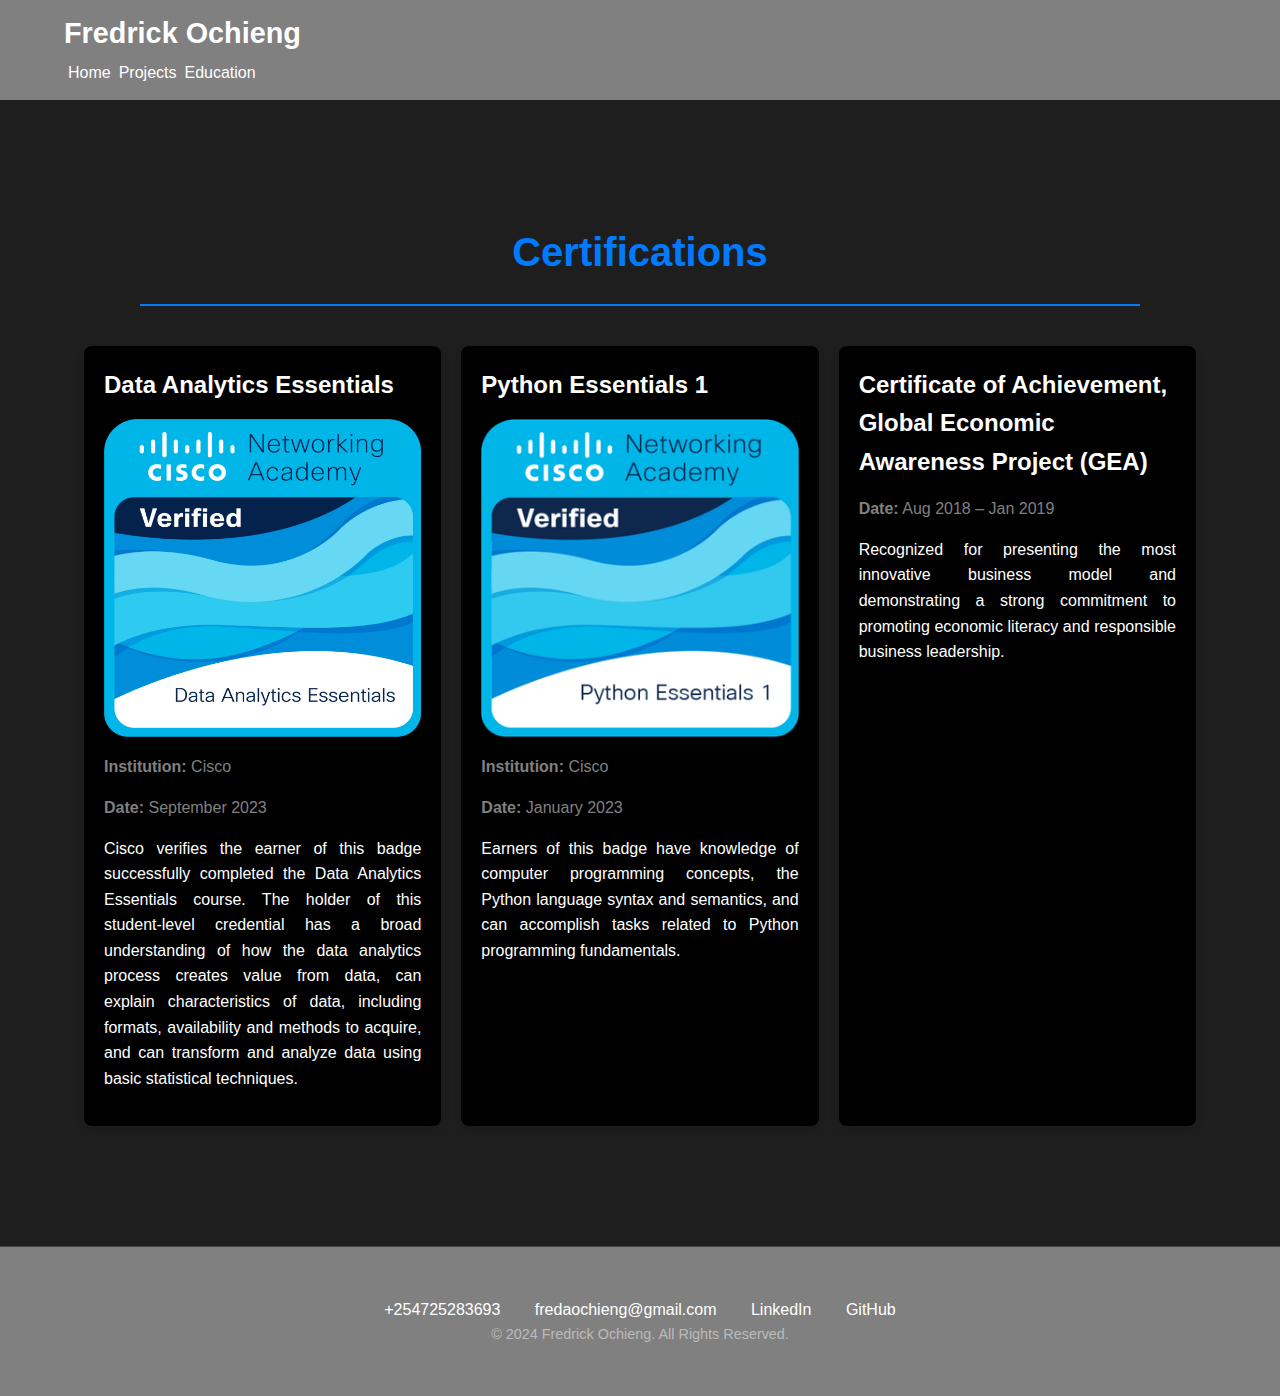
==== certifications.html @ 9142b967 "f" ====
<!DOCTYPE html>
<html lang="en">
<head>
    <meta charset="UTF-8">
    <meta name="viewport" content="width=device-width, initial-scale=1.0">
    <title>Fredrick Ochieng - Certifications</title>
    <link rel="stylesheet" href="styles.css">
</head>
<body>
    <header>
        <nav>
            <div class="container">
                <h1>Fredrick Ochieng</h1>
                <ul>
                    <li><a href="index.html">Home</a></li>
                    <li><a href="projects.html">Projects</a></li>
                    <li><a href="education.html">Education</a></li>
                </ul>
            </div>
        </nav>
    </header>

    <section id="certifications">
        <div class="container">
            <h2>Certifications</h2>
            <div class="projects-grid"> <!-- Reuse grid layout from projects -->
                <div class="project">
                    <h3>Data Analytics Essentials</h3>
                    <img src="images/Certification1.png" style="height: auto;" alt="Data Analytics Essentials" class="project-image">
                    <p style="color: grey;"><strong>Institution:</strong> Cisco</p>
                    <p style="color: grey;"><strong>Date:</strong> September 2023</p>
                    <p style="text-align: justify;">Cisco verifies the earner of this badge successfully completed
                        the Data Analytics Essentials course. The holder of this student-level 
                        credential has a broad understanding of how the data analytics process creates
                        value from data, can explain characteristics of data, including formats, 
                        availability and methods to acquire, and can transform and analyze data
                        using basic statistical techniques.</p>
                </div>

                <div class="project">
                    <h3>Python Essentials 1</h3>
                    <img src="images/Certifications2.png" style="height: auto;" alt="Python Essentials 1" class="project-image">
                    <p style="color: grey;"><strong>Institution:</strong> Cisco</p>
                    <p style="color: grey;"><strong>Date:</strong> January 2023</p>
                    <p style="text-align: justify;">Earners of this badge have knowledge of computer programming concepts, 
                        the Python language syntax and semantics, and can accomplish tasks related 
                        to Python programming fundamentals.</p>
                </div>

                <div class="project">
                    <h3>Certificate of Achievement, Global Economic Awareness Project (GEA)</h3>
                    <p style="color: grey;"><strong>Date:</strong> Aug 2018 – Jan 2019 </p>
                    <p style="text-align: justify;">Recognized for presenting the most innovative business model and demonstrating a strong commitment 
                        to promoting economic literacy and responsible business leadership.</p>
                </div>
            </div>
        </div>
    </section>

    <footer>
        <div class="container">
            <div class="footer-links">
                <a href="tel:+254725283693"><i class="fas fa-phone-alt"></i> +254725283693</a>
                <a href="mailto:fredaochieng@gmail.com"><i class="fas fa-envelope"></i> fredaochieng@gmail.com</a>
                <a href="https://www.linkedin.com/in/fredrickochieng1/?originalSubdomain=ke"><i class="fab fa-linkedin"></i> LinkedIn</a>
                <a href="https://github.com/fred0chieng" target="_blank"><i class="fab fa-github"></i> GitHub</a>
            </div>
            <p>&copy; 2024 Fredrick Ochieng. All Rights Reserved.</p>
        </div>
    </footer>
</body>
</html>
---- styles.css ----
/* General Reset */
* {
  margin: 0;
  padding: 0;
  box-sizing: border-box;
  font-family: 'Arial', sans-serif;
}

body {
  line-height: 1.6;
  font-size: 16px;
  background-color: #444; /* Black background */
  color: #fff; /* Light text color for contrast */
  padding-top: 80px; /* Account for fixed header */
  font-family: 'Roboto', sans-serif;
}

.container {
  width: 90%;
  max-width: 1200px;
  margin: 0 auto;
  padding: 20px 0;
}

/* Base styles */
.container {
  display: flex;
  flex-direction: column;
  padding: 20px;
}

/* Mobile styles */
@media (max-width: 768px) {
  .container {
      flex-direction: column; /* Stack elements vertically */
      padding: 10px; /* Adjust padding */
  }

  .project-card {
      width: 100%; /* Full width on mobile */
      margin: 10px 0; /* Add spacing between cards */
  }

  .header {
      text-align: center; /* Center align header */
  }

  /* Additional styles as needed */
}



/* Header */
header {
  position: fixed;
  align-items: center;
  top: 0;
  width: 100%;
  justify-content: space-between;
  background-color:grey; /* or your preferred background color */
  z-index: 1000; /* To ensure it stays above other content */
  transition: background-color 0.3s;
}

.home-page header {
  background-color: transparent;
}

.scrolled header {
  background-color: grey; /* or another color */
}

html {
  scroll-behavior: smooth;
}

header .container {
  display: flex;
  flex-direction: column; /* Stack items vertically */
  align-items: flex-start; /* Align items to the left */
  padding: 10px 0;
}

header h1 {
  margin: 0;
  font-size: 1.8rem;
  color: white; /* Adjust header color for visibility */
}

header nav ul {
  list-style: none;
  padding: 0; /* Remove default padding */
  margin: 0; /* Remove default margin */
  display: flex; /* Use flex to allow items to flow vertically */
  flex-direction:row; /* Stack links vertically */
  gap: 0px; /* Space between links */
}

header nav ul li {
  width: 80%; /* Make list items take full width */
}

header nav ul li a {
  color: #fff;
  text-decoration: none;
  padding: 4px; /* Increased padding for better click area */
  width: 80%; /* Make links take full width */
  display: block; /* Make the link fill the list item */
  transition: background-color 0.3s, color 0.3s;
}

header nav ul li a:hover {
  background-color: #007bff; /* Highlight color */
  border-radius: 5px;
  color: #fff;
}

/* Section Titles */
h2 {
  text-align: center;
  color: #fff;
  margin-bottom: 20px;
  border-bottom: 2px solid #007bff;
  display: inline-block;
  padding-bottom: 10px;
}

/* About Section */
#about {
  background-color: #111; /* Darker section background */
  padding: 60px 0;
  text-align: center;
  border-bottom: 1px solid #444;
}

.profile {
  display: flex;
  flex-direction: column;
  align-items: center;
  gap: 0px;
}

.profile-pic {
  width: 150px;
  height: 150px;
  border-radius: 50%;
  object-fit: cover;
  box-shadow: 0 4px 15px rgba(0, 0, 0, 0.5); /* Stronger shadow for contrast */
}

.profile-info {
  max-width: 600px;
  text-align: center;
  color: #ddd; /* Slightly lighter text */
}

.profile-info h2 {
  font-size: 2.2rem;
  margin-bottom: 10px;
  color: #fff; /* White color for name */
}

.profile-info p {
  margin-bottom: 20px;
}

/* Button Styling */
.btn {
  display: inline-block;
  background-color: #007bff; /* Primary button color */
  color: #fff;
  padding: 10px 20px;
  text-decoration: none;
  border-radius: 5px;
  transition: background-color 0.3s;
}

.btn:hover {
  background-color: #0056b3; /* Darker button hover */
}



        /* Projects Section */
        #projects {
            padding: 100px 0;
            background-color: #1e1e1e;
        }

        #projects h2 {
            text-align: center;
            font-size: 2.5rem;
            margin-bottom: 40px;
        }

        .container {
            width: 90%;
            margin: 0 auto;
        }

        .projects-grid {
            display: grid;
            grid-template-columns: repeat(auto-fit, minmax(300px, 1fr));
            gap: 20px;
        }

        /* Project Card Styling */
        .project {
            background-color:#000;
            border-radius: 8px;
            padding: 20px;
            box-shadow: 0 4px 10px rgba(0, 0, 0, 0.1);
            transition: transform 0.3s ease, box-shadow 0.3s ease;
        }

        .project:hover {
            transform: scale(1.05);
            box-shadow: 0 4px 20px rgba(0, 0, 0, 0.2);
        }

        .project h3 {
            font-size: 1.5rem;
            margin-bottom: 15px;
        }

        .project img {
          width: 100%;
          height: 200px;
          object-fit: cover;
          border-radius: 5px 5px 0 0;
          margin-bottom: 10px;
      }
      
        .project p {
            margin-bottom: 15px;
        }

       .project a.btn {
    display: inline-block; /* Ensures it's treated as a button */
    margin-top: 10px;
    border-radius: 3px;
    border: none;
    padding: 10px 20px;
    background-color: #007bff;
    color: #fff;
    text-align: center;
    text-decoration: none;
    transition: background-color 0.3s ease;
    align-self: center; /* Center button inside the card */
}

.project a.btn:hover {
    background-color: #0056b3;
}

      .container h2 {
        max-width: 1200px;
        margin: 0 auto;
        font-size: 2.5rem; /* Larger font size for heading */
        color:white;
        margin-bottom: 20px;
        border-bottom: 2px solid #007bff;
        display: inline-block;
        padding: 20px 0;
        width: 90%; /* Ensure it's centered with respect to the page */
    }
    .project-container {
      display: grid;
      grid-template-columns: repeat(auto-fill, minmax(250px, 1fr));
      gap: 15px; /* Space between cards */
  }
  
  @media (max-width: 600px) {
      .project-container {
          grid-template-columns: 1fr; /* Single column on mobile */
      }
  }

        /* Button Styling */
        .btn {
            background-color: #007bff;
            color: #fff;
            text-decoration: none;
            padding: 10px 15px;
            border-radius: 5px;
            text-align: center;
            transition: background-color 0.3s ease;
        }

        .btn:hover {
            background-color: #0056b3;
        }
/* Experience Section */
#experience {
  padding: 100px 0;
  background-color: #1e1e1e;
}

#experience h2 {
  text-align: center;
  font-size: 2.5rem;
  margin-bottom: 40px;
  color: #007bff;
  border-bottom: 2px solid #007bff;
  display: inline-block;
  padding: 20px 0;
}

.experience-grid {
  display: grid;
  grid-template-columns: 1fr; /* Adjust to your desired layout */
  gap: 20px; /* Space between items */
}

.experience-card {
  background-color: #000;
  border-radius: 8px;
  padding: 20px;
  box-shadow: 0 4px 10px rgba(0, 0, 0, 0.1);
  transition: transform 0.3s ease, box-shadow 0.3s ease;
}

.experience-card:hover {
  transform: scale(1.05);
  box-shadow: 0 4px 20px rgba(0, 0, 0, 0.2);
}

.experience-card h3 {
  font-size: 1.5rem;
  margin-bottom: 15px;
  color: #fff;
}

.experience-card p,
.experience-card ul {
  margin-bottom: 15px;
  color: #ddd;
}

.experience-card ul {
  list-style-type: disc;
  padding-left: 20px;
}

        /* Footer */
        footer {
            background-color: #333;
            color: #fff;
            padding: 20px 0;
            text-align: center;
        }

        .footer-links a {
            color: #fff;
            text-decoration: none;
            margin: 0 15px;
        }

        .footer-links a:hover {
            text-decoration: underline;
        }

        #hire-me {
          background-color: inherit; /* Optional: Set a background color */
          padding: 40px 20px; /* Add padding */
          text-align: center; /* Center-align text */
      }
      
      #hire-me h2 {
          font-size: 28px; /* Adjust font size */
          color: #fff; /* Set text color */
          margin-bottom: 10px; /* Add margin below heading */
      }
      
      #hire-me p {
          font-size: 16px; /* Set font size for paragraph */
          color: #ccc; /* Set paragraph text color */
          margin-bottom: 20px; /* Add margin below paragraph */
      }
      
      #hire-me .btn {
        
        display: inline-block; /* Ensures it's treated as a button */
        margin-top: 10px;
        border-radius: 5px;
        border: none;
        padding: 10px 20px;
        background-color: #007bff;
        color: #fff;
        text-align: center;
        text-decoration: none;
        transition: background-color 0.3s ease;
        align-self: center; /* Center button inside the card */
      }
    
      
      #hire-me .btn:hover {
          background-color: #0056b3; /* Darken button on hover */
      }
      

        

/* Contact Section */
#contact {
  background-color: #111;
  padding: 60px 0;
  color: #ddd;
  text-align: center;
}

#contact form {
  max-width: 600px;
  margin: 0 auto;
  display: flex;
  flex-direction: column;
  gap: 15px;
}

#contact input,
#contact textarea {
  width: 100%;
  padding: 12px;
  border-radius: 5px;
  border: 1px solid #555;
  background-color: #222;
  color: #fff;
}

#contact button {
  padding: 12px;
  background-color: #007bff;
  color: #fff;
  border: none;
  cursor: pointer;
  border-radius: 5px;
  transition: background-color 0.3s;
}

#contact button:hover {
  background-color: #0056b3;
}

/* Certifications Section */
#certifications {
  padding: 100px 0;
  background-color: #1e1e1e;
}

#certifications h2 {
  text-align: center;
  font-size: 2.5rem;
  margin-bottom: 40px;
  color: #007bff;
  border-bottom: 2px solid #007bff;
  display: inline-block;
  padding: 20px 0;
}

.certifications-grid {
  display: grid;
  grid-template-columns: repeat(auto-fit, minmax(300px, 1fr));
  gap: 20px;
}

.certification {
  background-color: #000;
  border-radius: 8px;
  padding: 20px;
  box-shadow: 0 4px 10px rgba(0, 0, 0, 0.1);
  transition: transform 0.3s ease, box-shadow 0.3s ease;
}

.certification:hover {
  transform: scale(1.05);
  box-shadow: 0 4px 20px rgba(0, 0, 0, 0.2);
}

.certification h3 {
  font-size: 1.5rem;
  margin-bottom: 15px;
  color: #fff;
}

.certification img {
  width: 100%;
  height: 200px;
  object-fit: cover;
  border-radius: 5px 5px 0 0;
  margin-bottom: 10px;
}

.certification p {
  font-size: 16px;
  color: #ccc;
  margin-bottom: 15px;
}

.footer-links a {
  color: #007bff;
  text-decoration: none;
  margin-right: 15px;
}


/* Consistent Button Styling */
.btn {
  background-color: #007bff;
  color: #fff;
  padding: 10px 20px;
  text-decoration: none;
  border-radius: 5px;
  transition: background-color 0.3s;
}

.btn:hover {
  background-color: #0056b3;
}
/* Education Section Styling */
#education {
  background-color: #121212;
  padding: 40px 20px;
  border-radius: 8px;
  margin-bottom: 20px;
  text-align: center;
}

#education h2 {
  color: #007bff;
  margin-bottom: 30px;
  font-size: 2.5rem; /* Larger font size */
  font-weight: bold; /* Bold font */
  border-bottom: 2px solid #007bff;
  display: inline-block;
  padding-bottom: 10px;
}

.education {
  background-color: #000;
  padding: 20px;
  border-radius: 8px;
  margin-bottom: 20px;
  box-shadow: 0 4px 8px rgba(0, 0, 0, 0.3);
  transition: transform 0.3s ease;
}

.education:hover {
  transform: translateY(-5px); /* Lift on hover for interactivity */
}

.education h3 {
  font-size: 1.8rem; /* Larger font size for subheading */
  color: #fff;
  margin-bottom: 10px;
  font-weight: bold; /* Make it bold */
  text-transform: inherit; /* Capitalize for emphasis */
}

.education p {
  font-size: 16px;
  color: #ccc;
  line-height: 1.6;
}
/* Modal Styles */
.modal {
  display: none; /* Hidden by default */
  position: fixed; /* Stay in place */
  z-index: 1; /* Sit on top */
  left: 0;
  top: 0;
  width: 100%; /* Full width */
  height: 100%; /* Full height */
  overflow: auto; /* Enable scroll if needed */
  background-color: rgba(0, 0, 0, 0.8); /* Black w/ opacity */
}

.modal-content {
  background-color: #1a1a1a; /* Dark background */
  margin: 10% auto; /* Center the modal */
  padding: 20px;
  border: 1px solid #007bff; /* Border color */
  width: 90%; /* Full width on smaller screens */
  max-width: 500px; /* Limit maximum width */
  border-radius: 8px; /* Rounded corners */
  color: #fff; /* Text color */
}

.close {
  color: #aaa; /* Light gray for close button */
  float: right;
  font-size: 28px;
  font-weight: bold;
}

.close:hover,
.close:focus {
  color: #fff; /* Change color on hover */
  text-decoration: none;
  cursor: pointer;
}

.modal h2 {
  text-align: center; /* Center the heading */
  margin-bottom: 20px; /* Space below the heading */
}

.modal form {
  display: flex; /* Flex layout */
  flex-direction: column; /* Stack items vertically */
  gap: 10px; /* Space between items */
}

.modal form input,
.modal form textarea {
  padding: 10px; /* Inner padding */
  border: 1px solid #007bff; /* Border color */
  border-radius: 5px; /* Rounded corners */
  background-color: #333; /* Dark background for input */
  color: #fff; /* Text color */
  transition: border 0.3s; /* Transition for border */
}

.modal form input:focus,
.modal form textarea:focus {
  border-color: #007bff; /* Change border color on focus */
  outline: none; /* Remove outline */
}

.modal form button {
  padding: 10px; /* Inner padding */
  border: none; /* No border */
  border-radius: 5px; /* Rounded corners */
  background-color: #007bff; /* Button color */
  color: #fff; /* Text color */
  cursor: pointer; /* Pointer cursor on hover */
  transition: background-color 0.3s; /* Transition for background color */
}

.modal form button:hover {
  background-color: #0056b3; /* Darker shade on hover */
}



/* Footer */
footer {
  background-color:grey;
  color: #fff;
  padding: 30px 0;
  text-align: center;
  border-top: 1px solid #444;
}

footer .footer-links a {
  color: #fff;
  margin: 0 15px;
  text-decoration: none;
  transition: color 0.3s;
}

footer .footer-links a:hover {
  color: #007bff;
}

footer p {
  margin: 0;
  font-size: 0.9rem;
  color: #bbb;
}
/* Responsive Design */
@media (max-width: 768px) {
  .projects-grid {
      grid-template-columns: 1fr;
  }
}
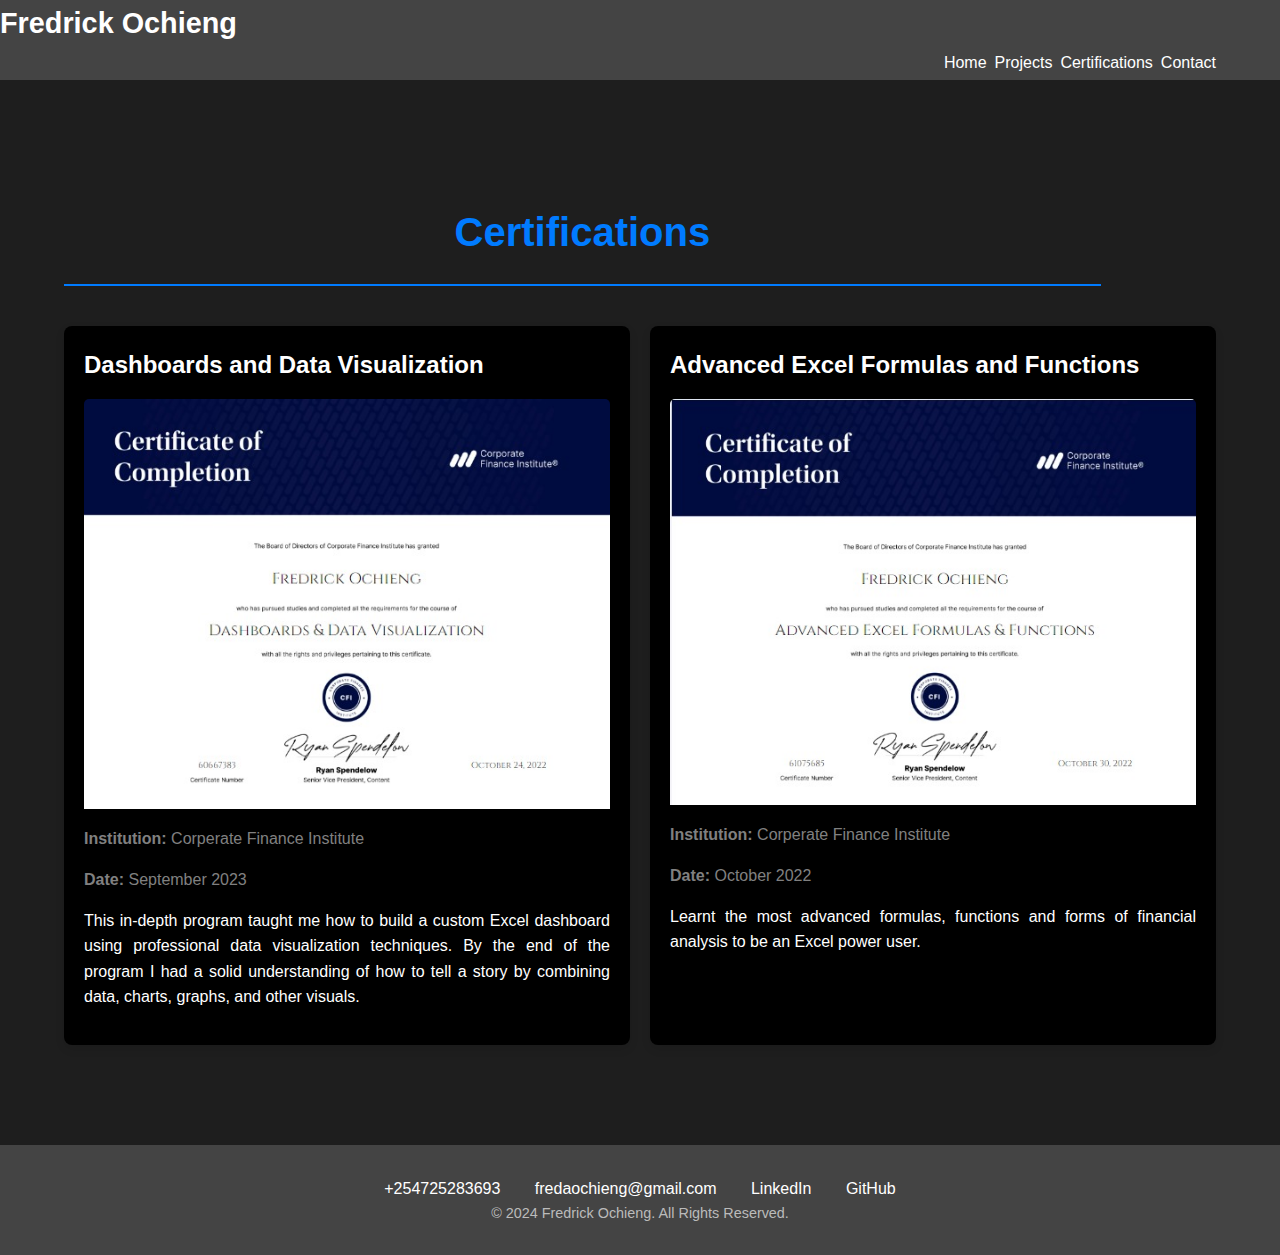
==== commit e7027640: "d" ====
--- a/certifications.html
+++ b/certifications.html
@@ -9,49 +9,40 @@
 <body>
     <header>
         <nav>
+            <h1>Fredrick Ochieng</h1>
             <div class="container">
-                <h1>Fredrick Ochieng</h1>
-                <ul>
+                <ul class="horizontal-navbar">
                     <li><a href="index.html">Home</a></li>
                     <li><a href="projects.html">Projects</a></li>
-                    <li><a href="education.html">Education</a></li>
+                    <li><a href="certifications.html">Certifications</a></li>
+                    <li><a href="contact.html">Contact</a></li>
+           
                 </ul>
             </div>
         </nav>
     </header>
-
     <section id="certifications">
         <div class="container">
             <h2>Certifications</h2>
             <div class="projects-grid"> <!-- Reuse grid layout from projects -->
                 <div class="project">
-                    <h3>Data Analytics Essentials</h3>
-                    <img src="images/Certification1.png" style="height: auto;" alt="Data Analytics Essentials" class="project-image">
-                    <p style="color: grey;"><strong>Institution:</strong> Cisco</p>
+                    <h3>Dashboards and Data Visualization</h3>
+                    <img src="images/DashboardsAndDataVisualization.jpg" style="height: auto;" alt="Data Analytics Essentials" class="project-image">
+                    <p style="color: grey;"><strong>Institution:</strong> Corperate Finance Institute</p>
                     <p style="color: grey;"><strong>Date:</strong> September 2023</p>
-                    <p style="text-align: justify;">Cisco verifies the earner of this badge successfully completed
-                        the Data Analytics Essentials course. The holder of this student-level 
-                        credential has a broad understanding of how the data analytics process creates
-                        value from data, can explain characteristics of data, including formats, 
-                        availability and methods to acquire, and can transform and analyze data
-                        using basic statistical techniques.</p>
+                    <p style="text-align: justify;">This in-depth program taught me how to build a custom Excel dashboard 
+                        using professional data visualization techniques. By the end of the program I had a 
+                        solid understanding of how to tell a story by combining data, charts, graphs, 
+                         and other visuals.</p>
                 </div>
 
                 <div class="project">
-                    <h3>Python Essentials 1</h3>
-                    <img src="images/Certifications2.png" style="height: auto;" alt="Python Essentials 1" class="project-image">
-                    <p style="color: grey;"><strong>Institution:</strong> Cisco</p>
-                    <p style="color: grey;"><strong>Date:</strong> January 2023</p>
-                    <p style="text-align: justify;">Earners of this badge have knowledge of computer programming concepts, 
-                        the Python language syntax and semantics, and can accomplish tasks related 
-                        to Python programming fundamentals.</p>
-                </div>
-
-                <div class="project">
-                    <h3>Certificate of Achievement, Global Economic Awareness Project (GEA)</h3>
-                    <p style="color: grey;"><strong>Date:</strong> Aug 2018 – Jan 2019 </p>
-                    <p style="text-align: justify;">Recognized for presenting the most innovative business model and demonstrating a strong commitment 
-                        to promoting economic literacy and responsible business leadership.</p>
+                    <h3>Advanced Excel Formulas and Functions</h3>
+                    <img src="images/AdvancedExcelFormulasAndFunctions.jpg" style="height: auto;" alt="Python Essentials 1" class="project-image">
+                    <p style="color: grey;"><strong>Institution:</strong> Corperate Finance Institute</p>
+                    <p style="color: grey;"><strong>Date:</strong> October 2022</p>
+                    <p style="text-align: justify;">Learnt the most advanced formulas, functions and forms 
+                        of financial analysis to be an Excel power user.</p>
                 </div>
             </div>
         </div>
--- a/styles.css
+++ b/styles.css
@@ -9,25 +9,14 @@
 body {
   line-height: 1.6;
   font-size: 16px;
-  background-color: #444; /* Black background */
+  background-color: #000; /* Black background */
   color: #fff; /* Light text color for contrast */
   padding-top: 80px; /* Account for fixed header */
-  font-family: 'Roboto', sans-serif;
-}
-
-.container {
-  width: 90%;
-  max-width: 1200px;
-  margin: 0 auto;
-  padding: 20px 0;
-}
-
-/* Base styles */
-.container {
-  display: flex;
-  flex-direction: column;
-  padding: 20px;
-}
+  font-family:Arial, Helvetica;
+  align-items: center;
+}
+
+
 
 /* Mobile styles */
 @media (max-width: 768px) {
@@ -46,10 +35,21 @@
   }
 
   /* Additional styles as needed */
-}
-
-
-
+
+  .container {
+    width: 90%;
+    max-width: 1200px;
+    margin: 0 auto;
+    padding: 20px 0;
+  }
+  
+  /* Base styles */
+  .container {
+    display: flex;
+    flex-direction: column;
+    padding: 20px;
+  }
+}
 /* Header */
 header {
   position: fixed;
@@ -57,7 +57,7 @@
   top: 0;
   width: 100%;
   justify-content: space-between;
-  background-color:grey; /* or your preferred background color */
+  background-color:#444; /* or your preferred background color */
   z-index: 1000; /* To ensure it stays above other content */
   transition: background-color 0.3s;
 }
@@ -67,7 +67,7 @@
 }
 
 .scrolled header {
-  background-color: grey; /* or another color */
+  background-color: #444; /* or another color */
 }
 
 html {
@@ -77,8 +77,14 @@
 header .container {
   display: flex;
   flex-direction: column; /* Stack items vertically */
-  align-items: flex-start; /* Align items to the left */
+  align-items:flex-end; /* Align items to the left */
   padding: 10px 0;
+  max-width: 1200px; /* Adjust for your layout */
+  margin: 0 auto; /* Center the container horizontally */
+  justify-content: space-between; /* Space between heading and nav */
+  width: 100%;
+  padding: 0 20px;
+
 }
 
 header h1 {
@@ -92,19 +98,19 @@
   padding: 0; /* Remove default padding */
   margin: 0; /* Remove default margin */
   display: flex; /* Use flex to allow items to flow vertically */
-  flex-direction:row; /* Stack links vertically */
+  flex-direction:; /* Stack links vertically */
   gap: 0px; /* Space between links */
 }
 
 header nav ul li {
-  width: 80%; /* Make list items take full width */
+  width: 100%; /* Make list items take full width */
 }
 
 header nav ul li a {
   color: #fff;
   text-decoration: none;
   padding: 4px; /* Increased padding for better click area */
-  width: 80%; /* Make links take full width */
+  width: 100%; /* Make links take full width */
   display: block; /* Make the link fill the list item */
   transition: background-color 0.3s, color 0.3s;
 }
@@ -114,6 +120,7 @@
   border-radius: 5px;
   color: #fff;
 }
+
 
 /* Section Titles */
 h2 {
@@ -131,13 +138,15 @@
   padding: 60px 0;
   text-align: center;
   border-bottom: 1px solid #444;
+
 }
 
 .profile {
   display: flex;
   flex-direction: column;
   align-items: center;
-  gap: 0px;
+  gap: 10px; /* Reduced gap between image and name */
+  margin-top: 50px; /* Space between the header and profile section */
 }
 
 .profile-pic {
@@ -156,14 +165,13 @@
 
 .profile-info h2 {
   font-size: 2.2rem;
-  margin-bottom: 10px;
+  margin: 5px 0; /* Reduced margin for the name */
   color: #fff; /* White color for name */
 }
 
 .profile-info p {
   margin-bottom: 20px;
 }
-
 /* Button Styling */
 .btn {
   display: inline-block;
@@ -172,7 +180,7 @@
   padding: 10px 20px;
   text-decoration: none;
   border-radius: 5px;
-  transition: background-color 0.3s;
+  transition: background-color 0.3s, transform 0.2s; /* Added transform for scaling effect */
 }
 
 .btn:hover {
@@ -234,24 +242,6 @@
         .project p {
             margin-bottom: 15px;
         }
-
-       .project a.btn {
-    display: inline-block; /* Ensures it's treated as a button */
-    margin-top: 10px;
-    border-radius: 3px;
-    border: none;
-    padding: 10px 20px;
-    background-color: #007bff;
-    color: #fff;
-    text-align: center;
-    text-decoration: none;
-    transition: background-color 0.3s ease;
-    align-self: center; /* Center button inside the card */
-}
-
-.project a.btn:hover {
-    background-color: #0056b3;
-}
 
       .container h2 {
         max-width: 1200px;
@@ -275,169 +265,97 @@
           grid-template-columns: 1fr; /* Single column on mobile */
       }
   }
-
-        /* Button Styling */
-        .btn {
-            background-color: #007bff;
-            color: #fff;
-            text-decoration: none;
-            padding: 10px 15px;
-            border-radius: 5px;
-            text-align: center;
-            transition: background-color 0.3s ease;
-        }
-
-        .btn:hover {
-            background-color: #0056b3;
-        }
-/* Experience Section */
-#experience {
-  padding: 100px 0;
-  background-color: #1e1e1e;
-}
-
-#experience h2 {
-  text-align: center;
-  font-size: 2.5rem;
-  margin-bottom: 40px;
-  color: #007bff;
-  border-bottom: 2px solid #007bff;
-  display: inline-block;
-  padding: 20px 0;
-}
-
-.experience-grid {
-  display: grid;
-  grid-template-columns: 1fr; /* Adjust to your desired layout */
-  gap: 20px; /* Space between items */
-}
-
-.experience-card {
-  background-color: #000;
-  border-radius: 8px;
-  padding: 20px;
-  box-shadow: 0 4px 10px rgba(0, 0, 0, 0.1);
-  transition: transform 0.3s ease, box-shadow 0.3s ease;
-}
-
-.experience-card:hover {
-  transform: scale(1.05);
-  box-shadow: 0 4px 20px rgba(0, 0, 0, 0.2);
-}
-
-.experience-card h3 {
-  font-size: 1.5rem;
-  margin-bottom: 15px;
-  color: #fff;
-}
-
-.experience-card p,
-.experience-card ul {
-  margin-bottom: 15px;
-  color: #ddd;
-}
-
-.experience-card ul {
-  list-style-type: disc;
-  padding-left: 20px;
-}
-
-        /* Footer */
-        footer {
-            background-color: #333;
-            color: #fff;
-            padding: 20px 0;
-            text-align: center;
-        }
-
-        .footer-links a {
-            color: #fff;
-            text-decoration: none;
-            margin: 0 15px;
-        }
-
-        .footer-links a:hover {
-            text-decoration: underline;
-        }
-
-        #hire-me {
-          background-color: inherit; /* Optional: Set a background color */
-          padding: 40px 20px; /* Add padding */
-          text-align: center; /* Center-align text */
-      }
-      
-      #hire-me h2 {
-          font-size: 28px; /* Adjust font size */
-          color: #fff; /* Set text color */
-          margin-bottom: 10px; /* Add margin below heading */
-      }
-      
-      #hire-me p {
-          font-size: 16px; /* Set font size for paragraph */
-          color: #ccc; /* Set paragraph text color */
-          margin-bottom: 20px; /* Add margin below paragraph */
-      }
-      
-      #hire-me .btn {
-        
-        display: inline-block; /* Ensures it's treated as a button */
-        margin-top: 10px;
-        border-radius: 5px;
-        border: none;
-        padding: 10px 20px;
-        background-color: #007bff;
-        color: #fff;
-        text-align: center;
-        text-decoration: none;
-        transition: background-color 0.3s ease;
-        align-self: center; /* Center button inside the card */
-      }
-    
-      
-      #hire-me .btn:hover {
-          background-color: #0056b3; /* Darken button on hover */
-      }
-      
-
-        
-
-/* Contact Section */
+/* Contact Section Styling */
 #contact {
-  background-color: #111;
-  padding: 60px 0;
-  color: #ddd;
-  text-align: center;
-}
-
-#contact form {
-  max-width: 600px;
-  margin: 0 auto;
+  padding: 80px 20px; /* Added padding for spacing */
+  background-color: #1e1e1e; /* Background color consistent with the site */
+  color: #fff; /* Text color for readability */
+}
+
+#contact .container {
   display: flex;
   flex-direction: column;
-  gap: 15px;
-}
-
-#contact input,
-#contact textarea {
+  align-items: center;
+}
+
+.profile {
+  display: flex;
+  flex-direction: column;
+  align-items: center;
+  gap: 20px; /* Increased gap for better spacing */
+  max-width: 800px; /* Limit the width for better readability */
   width: 100%;
-  padding: 12px;
+}
+
+.profile-pic {
+  width: 150px;
+  height: 150px;
+  border-radius: 50%;
+  object-fit: cover;
+  box-shadow: 0 4px 15px rgba(0, 0, 0, 0.5);
+}
+
+.profile-info {
+  width: 100%;
+  text-align: left; /* Align text to the left for better readability */
+}
+
+.profile-info h2 {
+  font-size: 2.5rem; /* Increased font size */
+  margin-bottom: 20px; /* Increased margin for spacing */
+  color: #fff;
+}
+
+.profile-info form {
+  display: flex;
+  flex-direction: column;
+  gap: 15px; /* Increased gap between form elements */
+}
+
+.profile-info label {
+  font-size: 1.1rem; /* Larger font size for labels */
+  margin-bottom: 5px; /* Space between label and input */
+}
+
+.profile-info input[type="text"],
+.profile-info input[type="email"],
+.profile-info textarea {
+  width: 100%; /* Full width inputs */
+  padding: 12px 15px; /* Increased padding for better usability */
+  border: 1px solid #444; /* Subtle border */
   border-radius: 5px;
-  border: 1px solid #555;
-  background-color: #222;
-  color: #fff;
-}
-
-#contact button {
-  padding: 12px;
+  background-color: #2c2c2c; /* Dark background for inputs */
+  color: #fff; /* White text for readability */
+  font-size: 1rem; /* Adequate font size */
+  transition: border 0.3s ease;
+}
+
+.profile-info input[type="text"]:focus,
+.profile-info input[type="email"]:focus,
+.profile-info textarea:focus {
+  border: 1px solid #007bff; /* Highlight border on focus */
+  outline: none; /* Remove default outline */
+}
+
+.profile-info textarea {
+  resize: vertical; /* Allow vertical resizing */
+  min-height: 150px; /* Minimum height for textarea */
+}
+
+.btn {
+  align-self: flex-start; /* Align button to the start */
   background-color: #007bff;
   color: #fff;
+  padding: 12px 25px; /* Increased padding */
   border: none;
+  border-radius: 5px;
   cursor: pointer;
-  border-radius: 5px;
-  transition: background-color 0.3s;
-}
-
-#contact button:hover {
+  font-size: 1rem;
+  transition: background-color 0.3s ease;
+  text-decoration: none;
+}
+
+.btn:hover {
   background-color: #0056b3;
 }
 
@@ -496,71 +414,6 @@
   margin-bottom: 15px;
 }
 
-.footer-links a {
-  color: #007bff;
-  text-decoration: none;
-  margin-right: 15px;
-}
-
-
-/* Consistent Button Styling */
-.btn {
-  background-color: #007bff;
-  color: #fff;
-  padding: 10px 20px;
-  text-decoration: none;
-  border-radius: 5px;
-  transition: background-color 0.3s;
-}
-
-.btn:hover {
-  background-color: #0056b3;
-}
-/* Education Section Styling */
-#education {
-  background-color: #121212;
-  padding: 40px 20px;
-  border-radius: 8px;
-  margin-bottom: 20px;
-  text-align: center;
-}
-
-#education h2 {
-  color: #007bff;
-  margin-bottom: 30px;
-  font-size: 2.5rem; /* Larger font size */
-  font-weight: bold; /* Bold font */
-  border-bottom: 2px solid #007bff;
-  display: inline-block;
-  padding-bottom: 10px;
-}
-
-.education {
-  background-color: #000;
-  padding: 20px;
-  border-radius: 8px;
-  margin-bottom: 20px;
-  box-shadow: 0 4px 8px rgba(0, 0, 0, 0.3);
-  transition: transform 0.3s ease;
-}
-
-.education:hover {
-  transform: translateY(-5px); /* Lift on hover for interactivity */
-}
-
-.education h3 {
-  font-size: 1.8rem; /* Larger font size for subheading */
-  color: #fff;
-  margin-bottom: 10px;
-  font-weight: bold; /* Make it bold */
-  text-transform: inherit; /* Capitalize for emphasis */
-}
-
-.education p {
-  font-size: 16px;
-  color: #ccc;
-  line-height: 1.6;
-}
 /* Modal Styles */
 .modal {
   display: none; /* Hidden by default */
@@ -644,7 +497,7 @@
 
 /* Footer */
 footer {
-  background-color:grey;
+  background-color:#444;
   color: #fff;
   padding: 30px 0;
   text-align: center;
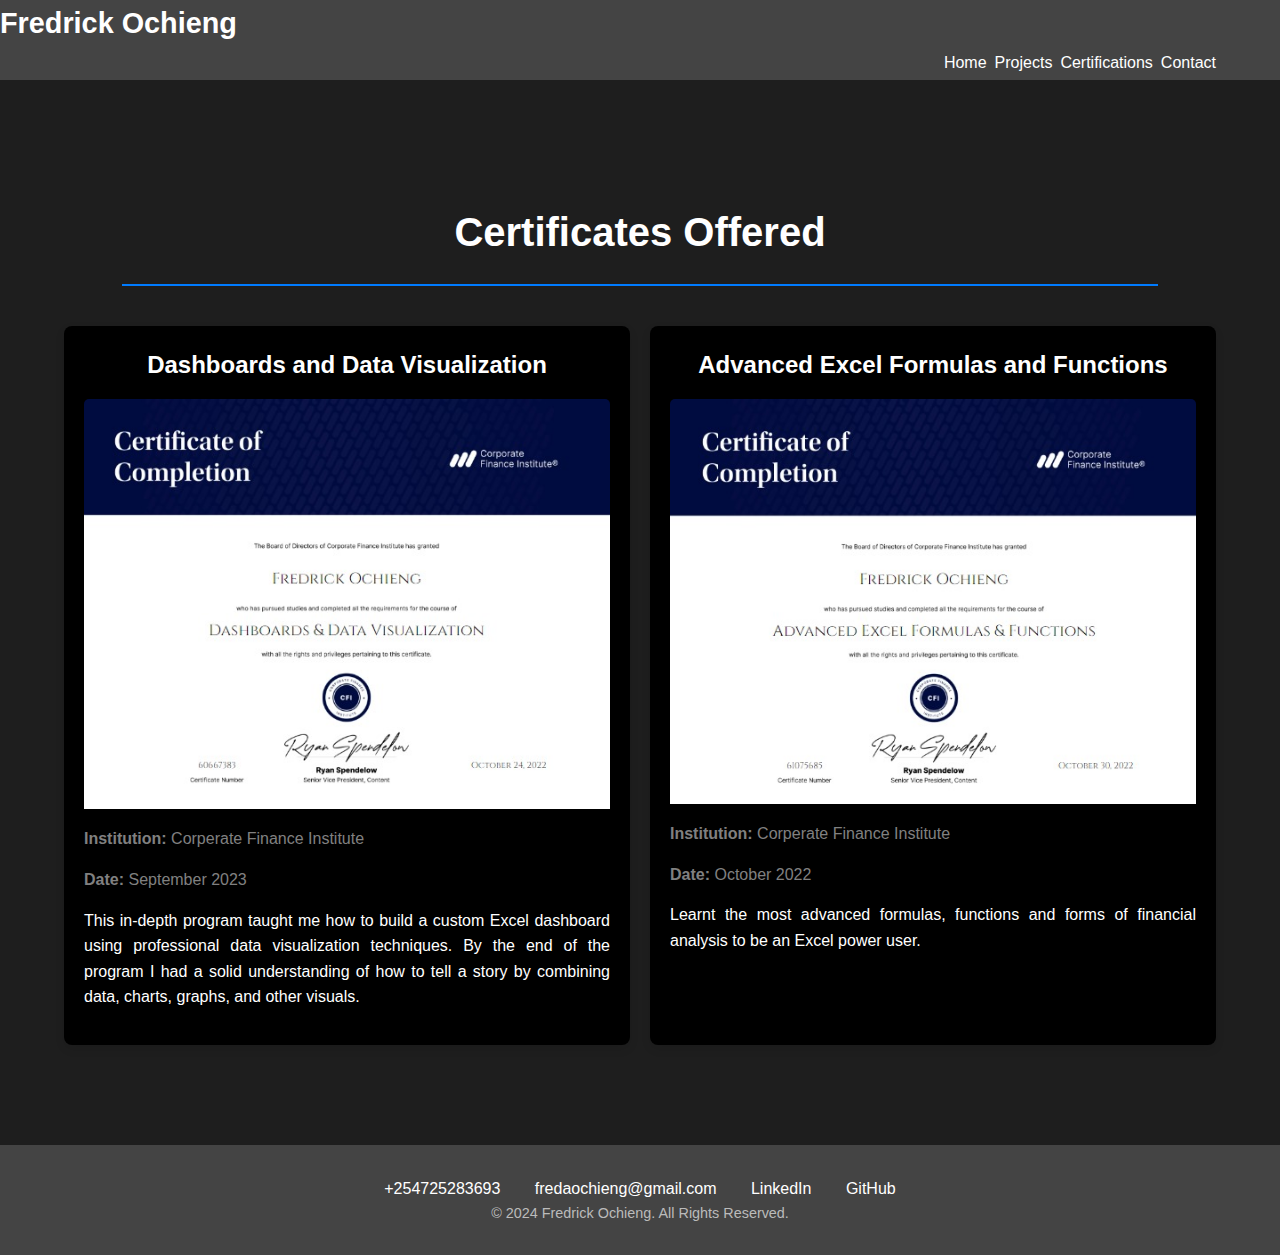
==== commit 0a504356: "d" ====
--- a/certifications.html
+++ b/certifications.html
@@ -23,10 +23,10 @@
     </header>
     <section id="certifications">
         <div class="container">
-            <h2>Certifications</h2>
+            <h2>Certificates Offered</h2>
             <div class="projects-grid"> <!-- Reuse grid layout from projects -->
                 <div class="project">
-                    <h3>Dashboards and Data Visualization</h3>
+                    <h3 style="text-align: center;">Dashboards and Data Visualization </h3>
                     <img src="images/DashboardsAndDataVisualization.jpg" style="height: auto;" alt="Data Analytics Essentials" class="project-image">
                     <p style="color: grey;"><strong>Institution:</strong> Corperate Finance Institute</p>
                     <p style="color: grey;"><strong>Date:</strong> September 2023</p>
@@ -37,7 +37,7 @@
                 </div>
 
                 <div class="project">
-                    <h3>Advanced Excel Formulas and Functions</h3>
+                    <h3 style="text-align: center;">Advanced Excel Formulas and Functions </h3>
                     <img src="images/AdvancedExcelFormulasAndFunctions.jpg" style="height: auto;" alt="Python Essentials 1" class="project-image">
                     <p style="color: grey;"><strong>Institution:</strong> Corperate Finance Institute</p>
                     <p style="color: grey;"><strong>Date:</strong> October 2022</p>
--- a/styles.css
+++ b/styles.css
@@ -12,10 +12,14 @@
   background-color: #000; /* Black background */
   color: #fff; /* Light text color for contrast */
   padding-top: 80px; /* Account for fixed header */
-  font-family:Arial, Helvetica;
-  align-items: center;
-}
-
+
+}
+body .container{
+  display: flex;
+  align-items: center;  /* Center vertically */
+  flex-direction: column;
+
+}
 
 
 /* Mobile styles */
@@ -37,18 +41,12 @@
   /* Additional styles as needed */
 
   .container {
-    width: 90%;
-    max-width: 1200px;
-    margin: 0 auto;
-    padding: 20px 0;
-  }
-  
-  /* Base styles */
-  .container {
     display: flex;
-    flex-direction: column;
+    justify-content: center;  /* Center horizontally */
+    align-items: center;  /* Center vertically */
+    min-height: 100vh;  /* Full viewport height */
     padding: 20px;
-  }
+}
 }
 /* Header */
 header {
@@ -132,6 +130,7 @@
   padding-bottom: 10px;
 }
 
+
 /* About Section */
 #about {
   background-color: #111; /* Darker section background */
@@ -169,30 +168,53 @@
   color: #fff; /* White color for name */
 }
 
-.profile-info p {
-  margin-bottom: 20px;
-}
-/* Button Styling */
+/* General button styling */
 .btn {
+  background-color: #007bff; /* Primary color */
+  color: #fff; /* Text color */
+  padding: 8px 17px; /* Increased padding */
+  border: 2px solid transparent; /* Default border */
+  border-radius: 20px; /* Rounded buttons for a sleek look */
+  cursor: pointer;
+  font-size: 1.1rem; /* Slightly larger font */
+  font-weight: bold; /* Bold text */
+  transition: background-color 0.3s, border-color 0.3s, box-shadow 0.3s;
+  text-decoration: none;
   display: inline-block;
-  background-color: #007bff; /* Primary button color */
-  color: #fff;
-  padding: 10px 20px;
-  text-decoration: none;
-  border-radius: 5px;
-  transition: background-color 0.3s, transform 0.2s; /* Added transform for scaling effect */
-}
-
+  margin: 10px; /* Space between buttons */
+}
+
+/* Hover effect */
 .btn:hover {
-  background-color: #0056b3; /* Darker button hover */
-}
-
-
-
-        /* Projects Section */
+  background-color: #0056b3; /* Darker blue on hover */
+  border-color: #fff; /* Add a white border on hover */
+  box-shadow: 0 5px 15px rgba(0, 123, 255, 0.4); /* Add subtle shadow on hover */
+}
+
+/* Active button styling for press animation */
+.btn:active {
+  transform: scale(0.98); /* Slight button shrink when clicked */
+}
+
+/* Additional styling for specific button (optional) */
+.btn-primary {
+  background-color: #28a745; /* Example of a green button */
+  border-color: #28a745;
+}
+
+.btn-primary:hover {
+  background-color: #218838;
+  border-color: #fff;
+}
+ 
+
+/* Projects Section */
         #projects {
             padding: 100px 0;
             background-color: #1e1e1e;
+            font-family: Arial, Helvetica, sans-serif;
+            align-items: center;
+            
         }
 
         #projects h2 {
@@ -342,22 +364,6 @@
   min-height: 150px; /* Minimum height for textarea */
 }
 
-.btn {
-  align-self: flex-start; /* Align button to the start */
-  background-color: #007bff;
-  color: #fff;
-  padding: 12px 25px; /* Increased padding */
-  border: none;
-  border-radius: 5px;
-  cursor: pointer;
-  font-size: 1rem;
-  transition: background-color 0.3s ease;
-  text-decoration: none;
-}
-
-.btn:hover {
-  background-color: #0056b3;
-}
 
 /* Certifications Section */
 #certifications {
@@ -369,7 +375,7 @@
   text-align: center;
   font-size: 2.5rem;
   margin-bottom: 40px;
-  color: #007bff;
+  color:#fff ;
   border-bottom: 2px solid #007bff;
   display: inline-block;
   padding: 20px 0;
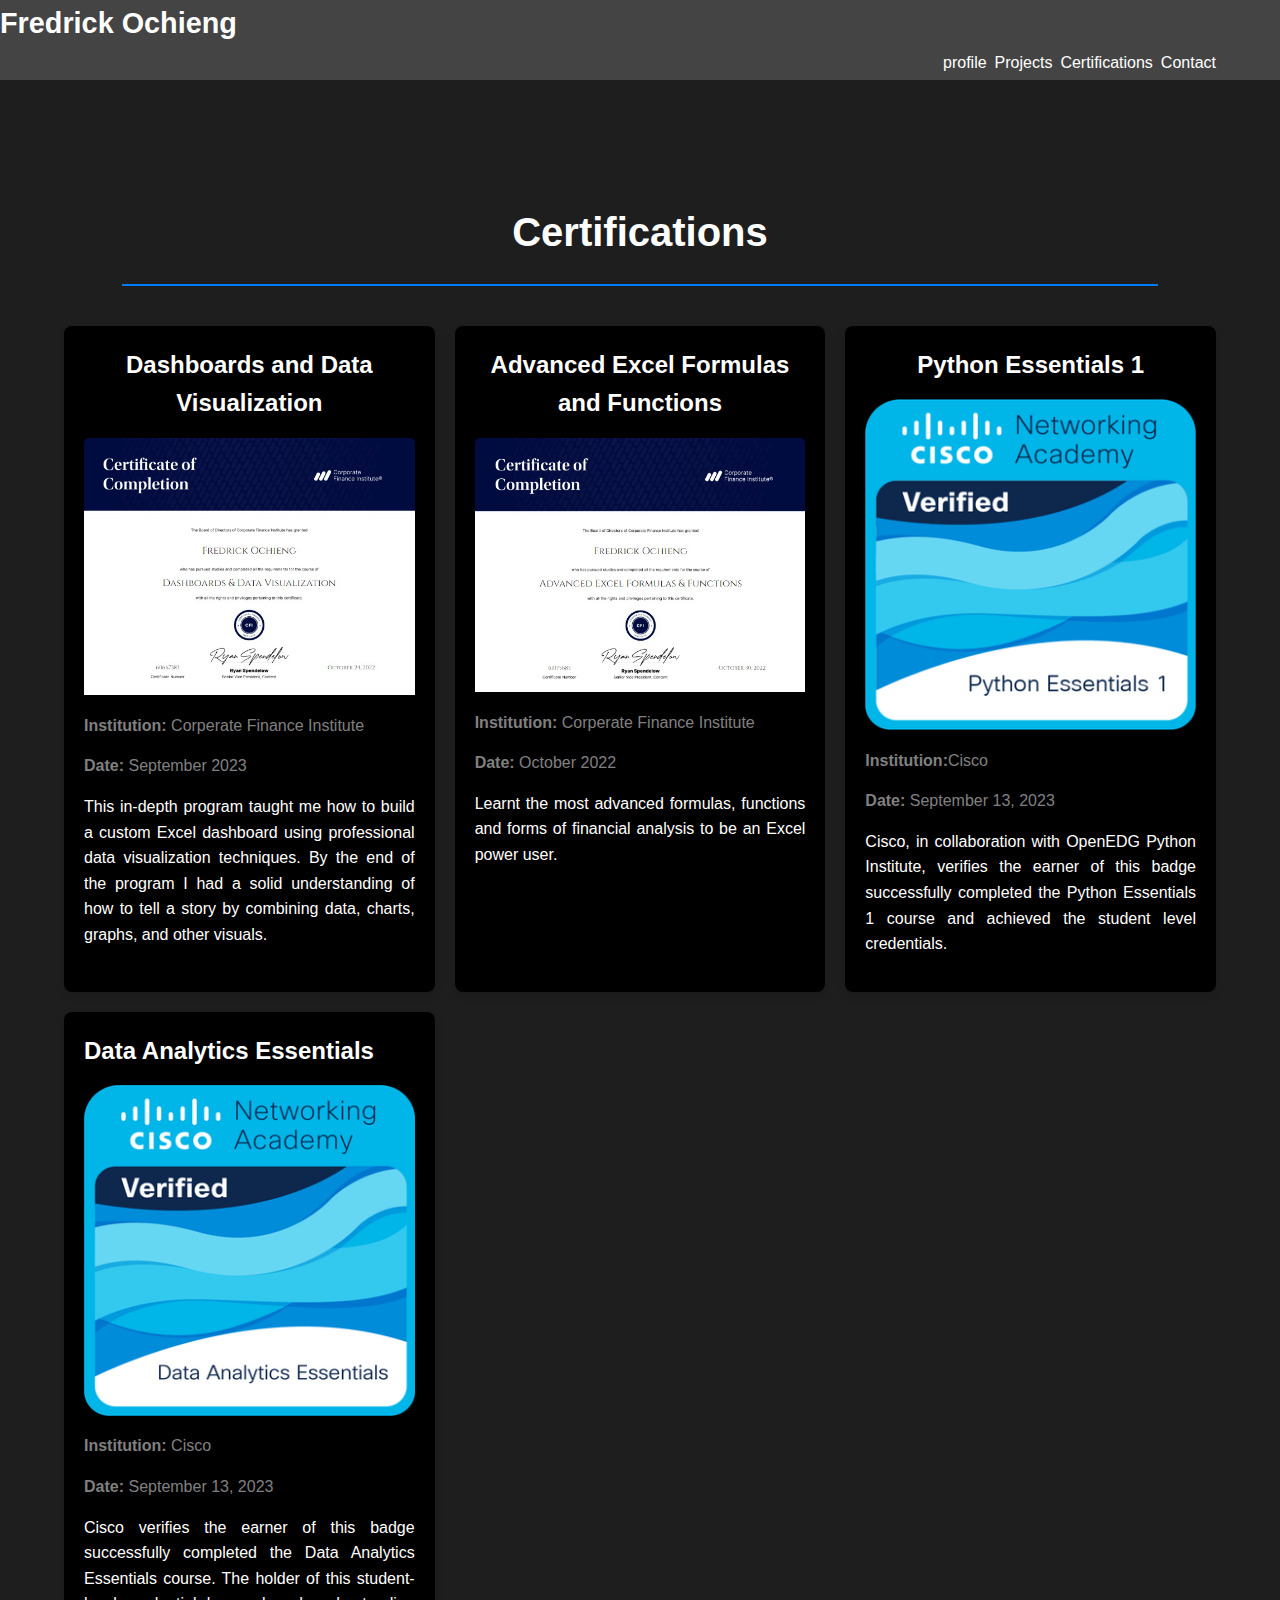
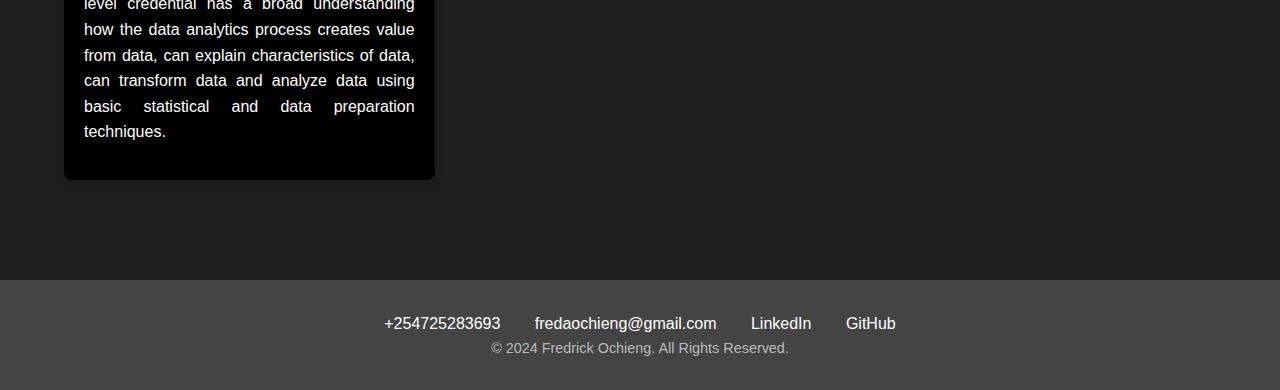
==== commit b19936c6: "gg" ====
--- a/certifications.html
+++ b/certifications.html
@@ -12,7 +12,7 @@
             <h1>Fredrick Ochieng</h1>
             <div class="container">
                 <ul class="horizontal-navbar">
-                    <li><a href="index.html">Home</a></li>
+                    <li><a href="index.html">profile</a></li>
                     <li><a href="projects.html">Projects</a></li>
                     <li><a href="certifications.html">Certifications</a></li>
                     <li><a href="contact.html">Contact</a></li>
@@ -23,7 +23,7 @@
     </header>
     <section id="certifications">
         <div class="container">
-            <h2>Certificates Offered</h2>
+            <h2>Certifications</h2>
             <div class="projects-grid"> <!-- Reuse grid layout from projects -->
                 <div class="project">
                     <h3 style="text-align: center;">Dashboards and Data Visualization </h3>
@@ -44,6 +44,28 @@
                     <p style="text-align: justify;">Learnt the most advanced formulas, functions and forms 
                         of financial analysis to be an Excel power user.</p>
                 </div>
+
+                <div class="project">
+                    <h3 style="text-align: center;">Python Essentials 1</h3>
+                    <img src="images/PythonEssentials.png" style="height: auto;" alt="Python Essentials 1" class="project-image">
+                    <p style="color: grey;"><strong>Institution:</strong>Cisco</p>
+                    <p style="color: grey;"><strong>Date:</strong> September 13, 2023</p>
+                    <p style="text-align: justify;">Cisco, in collaboration with OpenEDG Python Institute, 
+                        verifies the earner of this badge successfully completed the Python Essentials 1 course and 
+                        achieved the student level credentials.</p>
+                </div>
+
+                <div class="project">
+                    <h3>Data Analytics Essentials </h3>
+                    <img src="images/DataAnalyticsEssentials.png" style="height: auto;" alt="Python Essentials 1" class="project-image">
+                    <p style="color: grey;"><strong>Institution:</strong> Cisco</p>
+                    <p style="color: grey;"><strong>Date:</strong> September 13, 2023</p>
+                    <p style="text-align: justify;">Cisco verifies the earner of this badge successfully
+                         completed the Data Analytics Essentials course. The holder of this student-level
+                          credential has a broad understanding how the data analytics process creates
+                           value from data, can explain characteristics of data, can transform data and analyze data 
+                            using basic statistical and data preparation techniques.</p>
+                </div>
             </div>
         </div>
     </section>
--- a/styles.css
+++ b/styles.css
@@ -12,8 +12,8 @@
   background-color: #000; /* Black background */
   color: #fff; /* Light text color for contrast */
   padding-top: 80px; /* Account for fixed header */
-
-}
+}
+
 body .container{
   display: flex;
   align-items: center;  /* Center vertically */
@@ -22,12 +22,16 @@
 }
 
 
-/* Mobile styles */
 @media (max-width: 768px) {
-  .container {
-      flex-direction: column; /* Stack elements vertically */
-      padding: 10px; /* Adjust padding */
+  body .container {
+      flex-direction: column;
+      padding: 10px;
+      min-height: auto; /* Allow container height to adjust dynamically */
+      justify-content: flex-start; /* Ensure content appears from the top */
+      align-items: flex-start; /* Align items to the left */
   }
+}
+
 
   .project-card {
       width: 100%; /* Full width on mobile */
@@ -40,14 +44,6 @@
 
   /* Additional styles as needed */
 
-  .container {
-    display: flex;
-    justify-content: center;  /* Center horizontally */
-    align-items: center;  /* Center vertically */
-    min-height: 100vh;  /* Full viewport height */
-    padding: 20px;
-}
-}
 /* Header */
 header {
   position: fixed;
@@ -172,9 +168,9 @@
 .btn {
   background-color: #007bff; /* Primary color */
   color: #fff; /* Text color */
-  padding: 8px 17px; /* Increased padding */
+  padding: 5px 10px; /* Increased padding */
   border: 2px solid transparent; /* Default border */
-  border-radius: 20px; /* Rounded buttons for a sleek look */
+  border-radius: 15px; /* Rounded buttons for a sleek look */
   cursor: pointer;
   font-size: 1.1rem; /* Slightly larger font */
   font-weight: bold; /* Bold text */
@@ -418,6 +414,7 @@
   font-size: 16px;
   color: #ccc;
   margin-bottom: 15px;
+  text-align: center;
 }
 
 /* Modal Styles */
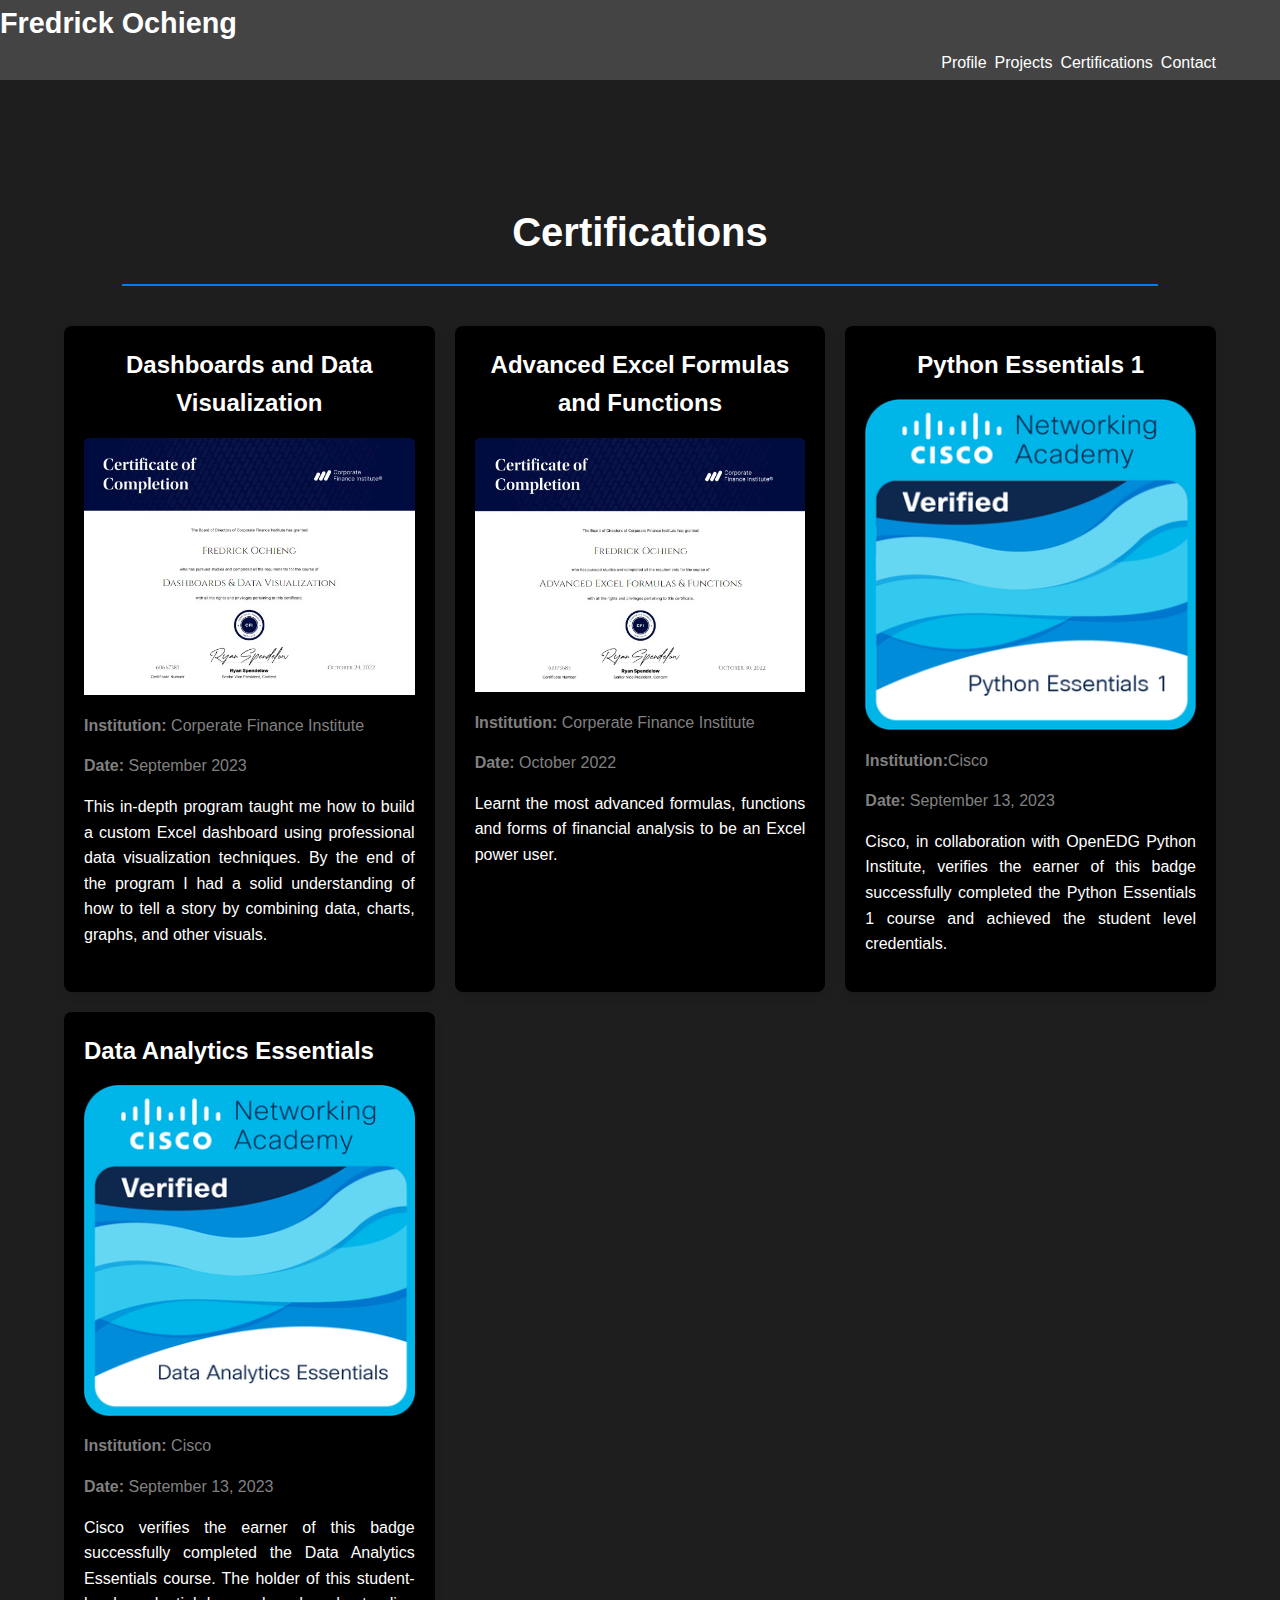
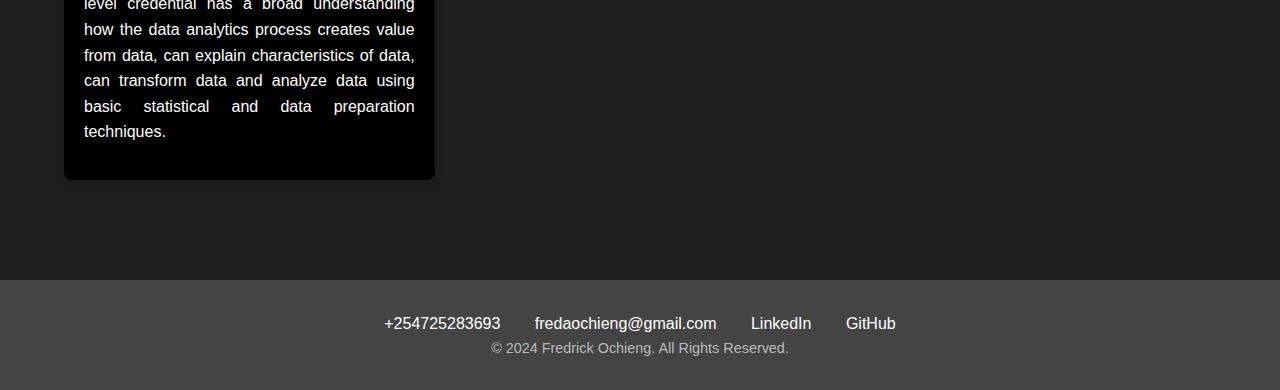
==== commit c4bd8e7e: "S" ====
--- a/certifications.html
+++ b/certifications.html
@@ -12,7 +12,7 @@
             <h1>Fredrick Ochieng</h1>
             <div class="container">
                 <ul class="horizontal-navbar">
-                    <li><a href="index.html">profile</a></li>
+                    <li><a href="index.html">Profile</a></li>
                     <li><a href="projects.html">Projects</a></li>
                     <li><a href="certifications.html">Certifications</a></li>
                     <li><a href="contact.html">Contact</a></li>
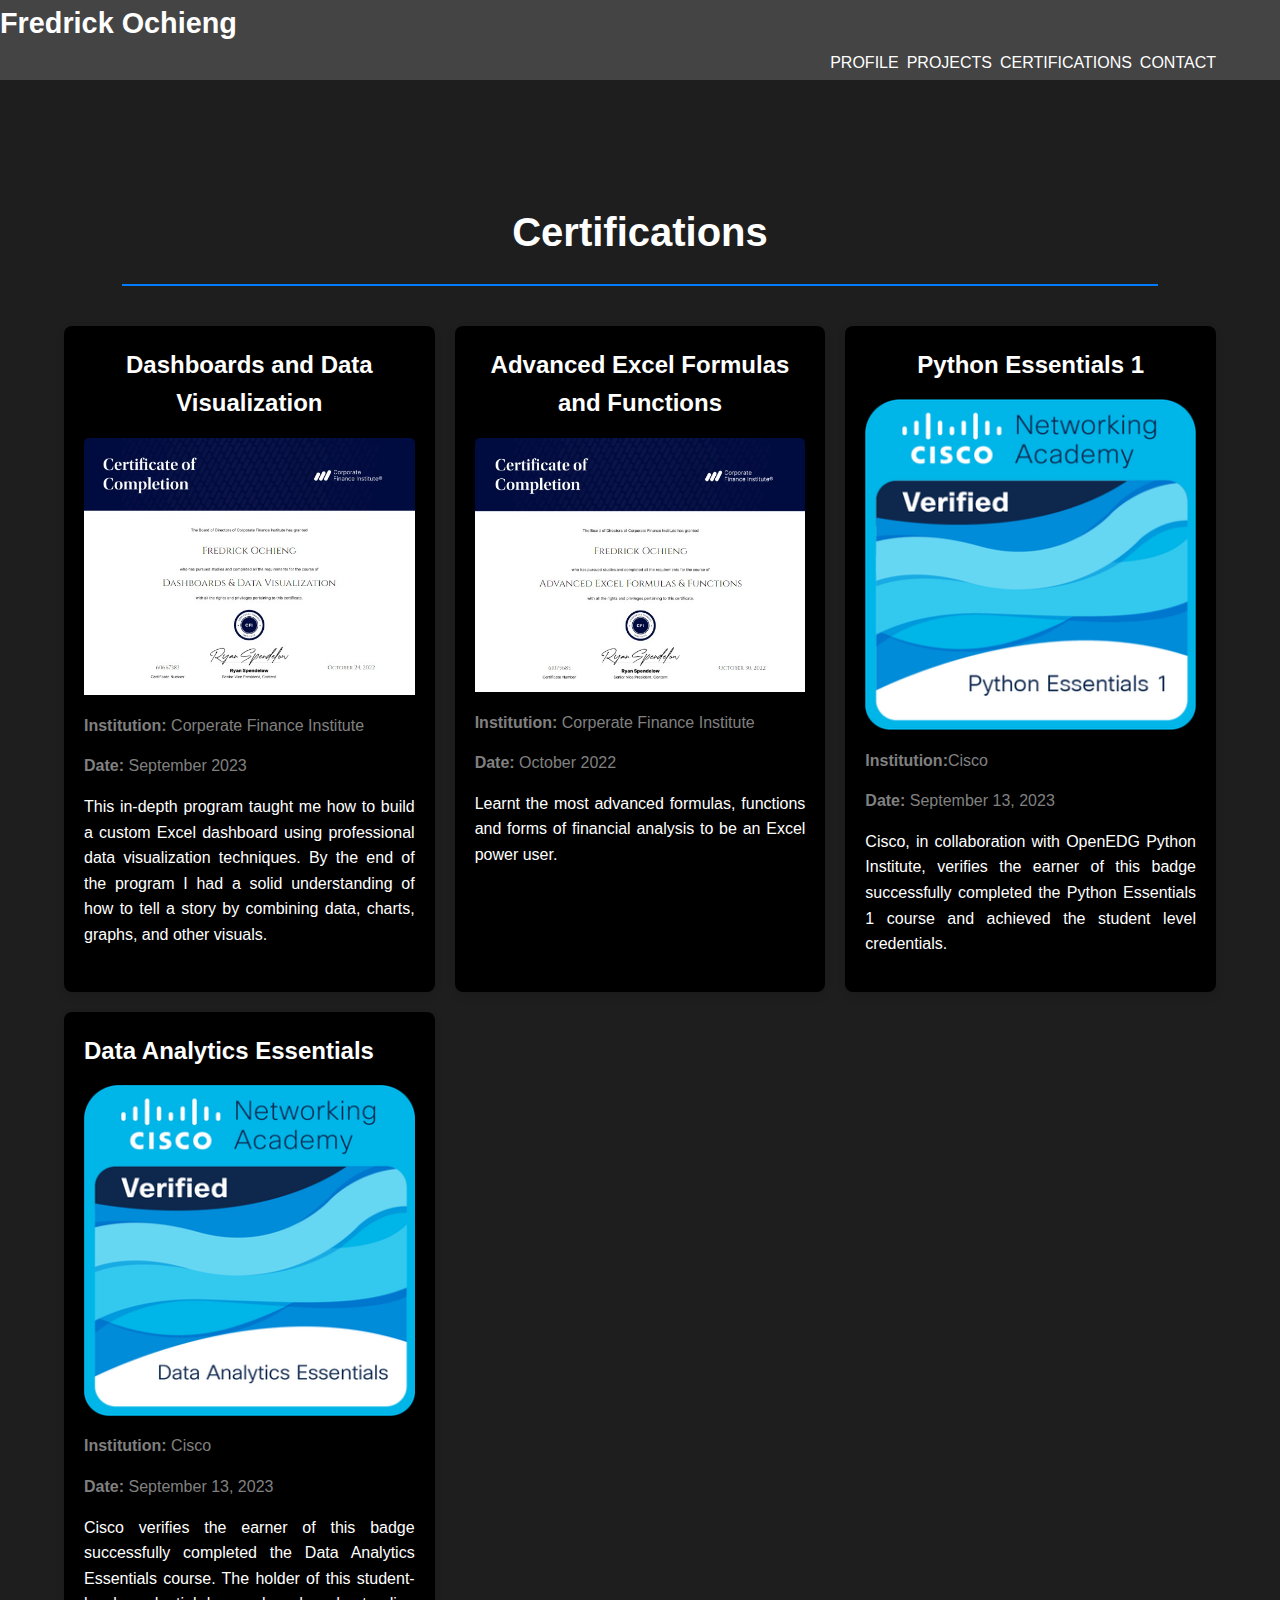
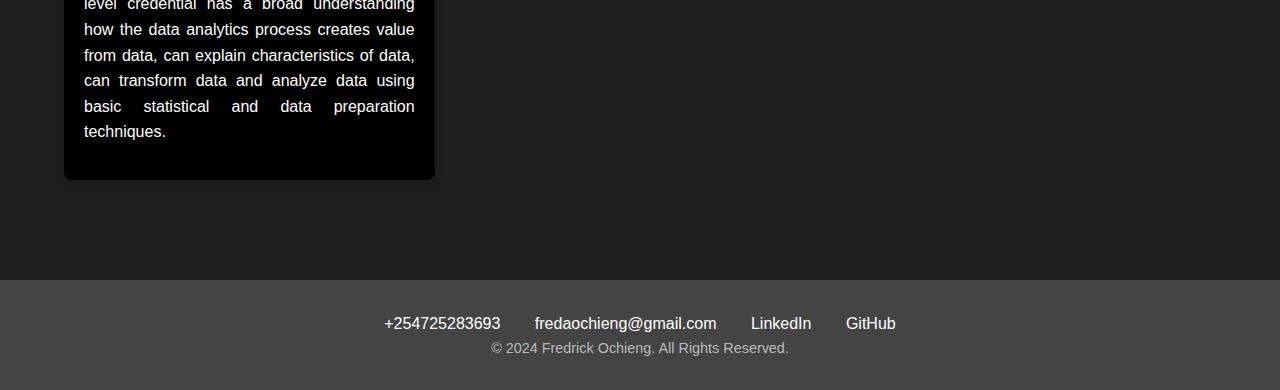
==== commit 628a5e1a: "GG" ====
--- a/certifications.html
+++ b/certifications.html
@@ -12,10 +12,10 @@
             <h1>Fredrick Ochieng</h1>
             <div class="container">
                 <ul class="horizontal-navbar">
-                    <li><a href="index.html">Profile</a></li>
-                    <li><a href="projects.html">Projects</a></li>
-                    <li><a href="certifications.html">Certifications</a></li>
-                    <li><a href="contact.html">Contact</a></li>
+                    <li><a href="index.html">PROFILE</a></li>
+                    <li><a href="projects.html">PROJECTS</a></li>
+                    <li><a href="certifications.html">CERTIFICATIONS</a></li>
+                    <li><a href="contact.html">CONTACT</a></li>
            
                 </ul>
             </div>
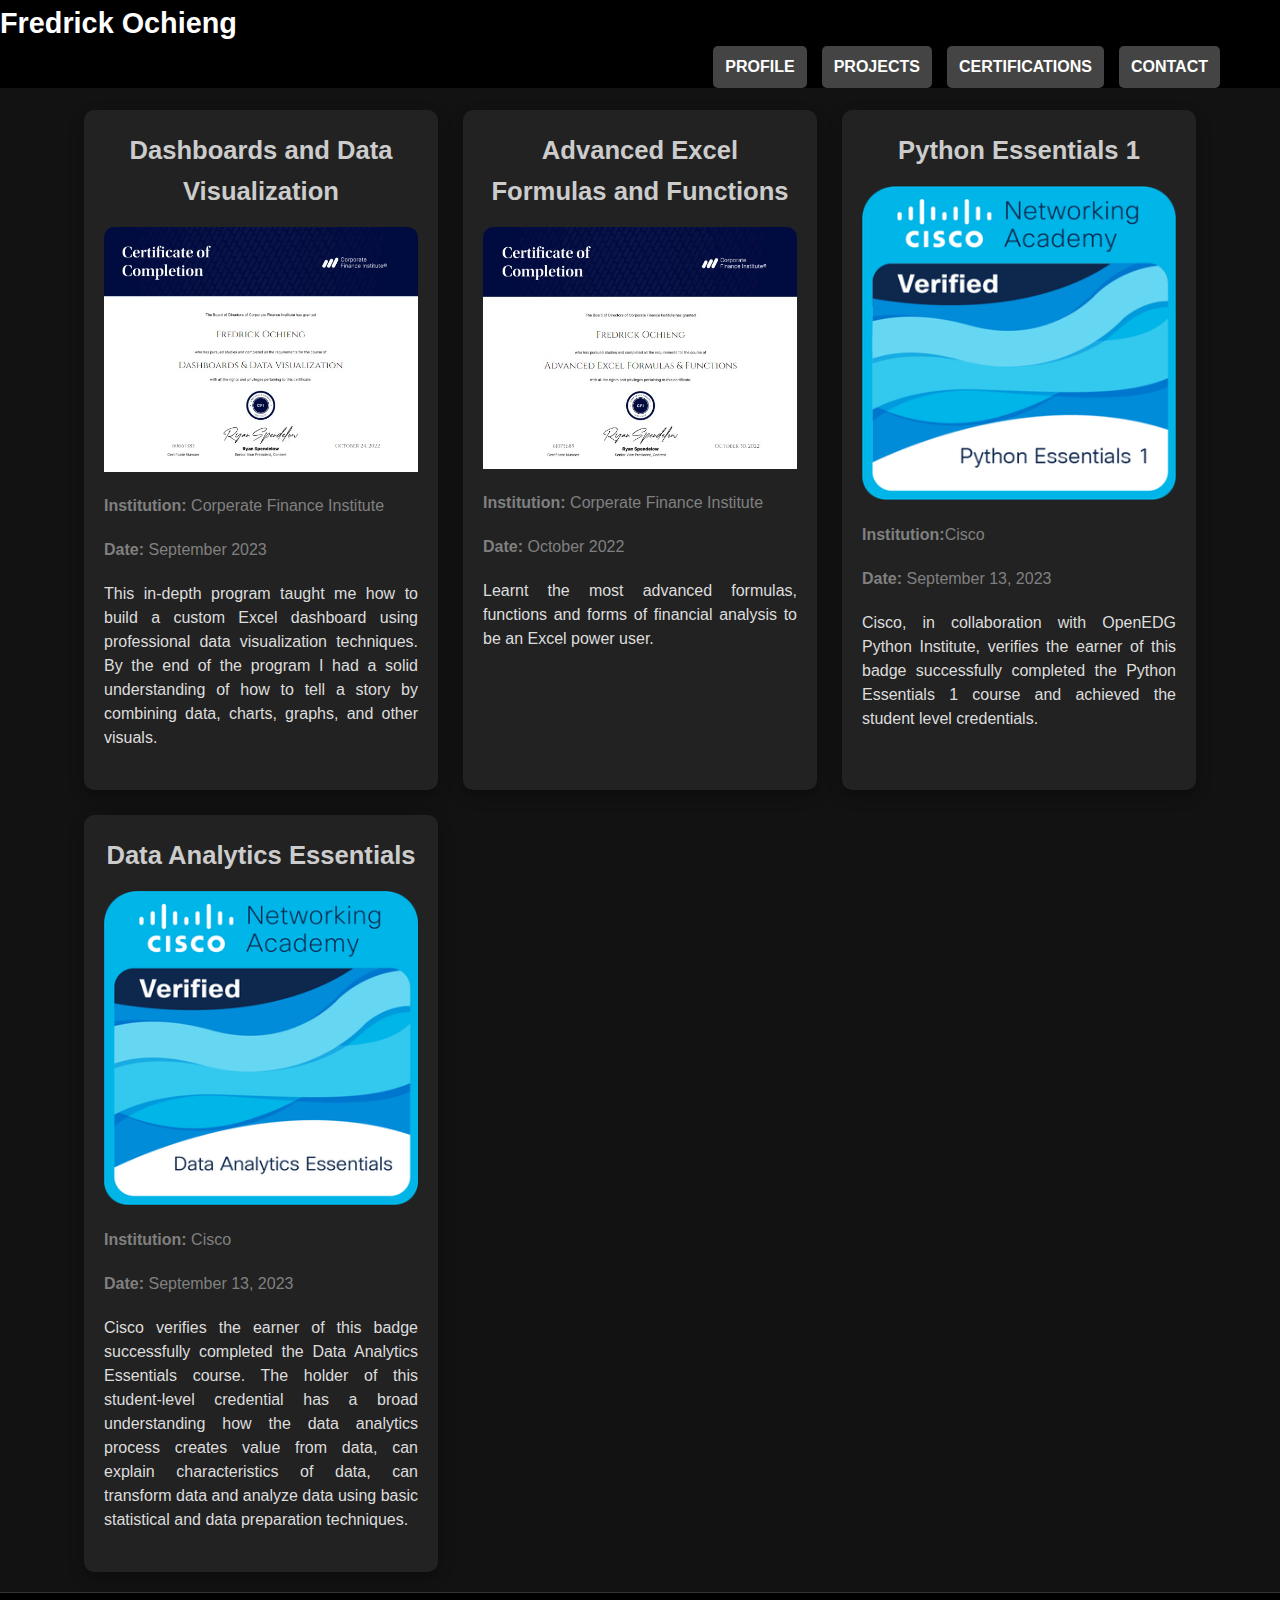
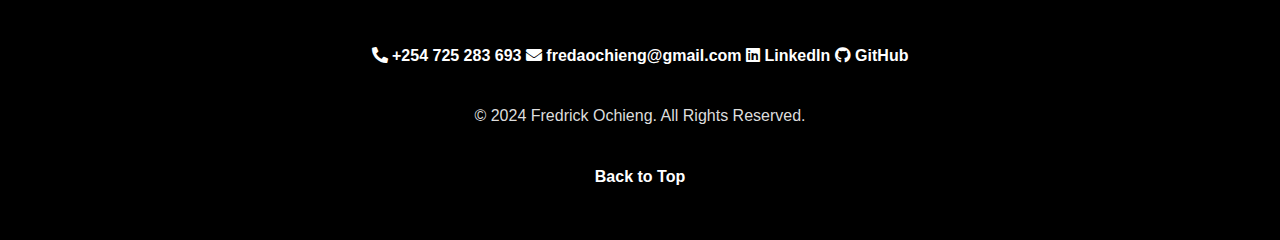
==== commit b39cc584: "Readjusted the colors to just white, black and a touch of grey" ====
--- a/certifications.html
+++ b/certifications.html
@@ -5,6 +5,7 @@
     <meta name="viewport" content="width=device-width, initial-scale=1.0">
     <title>Fredrick Ochieng - Certifications</title>
     <link rel="stylesheet" href="styles.css">
+    <link rel="stylesheet" href="https://cdnjs.cloudflare.com/ajax/libs/font-awesome/5.15.4/css/all.min.css">
 </head>
 <body>
     <header>
@@ -73,12 +74,15 @@
     <footer>
         <div class="container">
             <div class="footer-links">
-                <a href="tel:+254725283693"><i class="fas fa-phone-alt"></i> +254725283693</a>
+                <a href="tel:+254725283693"><i class="fas fa-phone-alt"></i> +254 725 283 693</a>
                 <a href="mailto:fredaochieng@gmail.com"><i class="fas fa-envelope"></i> fredaochieng@gmail.com</a>
-                <a href="https://www.linkedin.com/in/fredrickochieng1/?originalSubdomain=ke"><i class="fab fa-linkedin"></i> LinkedIn</a>
+                <a href="https://www.linkedin.com/in/fredrickochieng1/?originalSubdomain=ke" target="_blank">
+                    <i class="fab fa-linkedin"></i> LinkedIn
+                </a>
                 <a href="https://github.com/fred0chieng" target="_blank"><i class="fab fa-github"></i> GitHub</a>
             </div>
             <p>&copy; 2024 Fredrick Ochieng. All Rights Reserved.</p>
+            <a href="#top" class="back-to-top">Back to Top</a>
         </div>
     </footer>
 </body>
--- a/styles.css
+++ b/styles.css
@@ -9,40 +9,46 @@
 body {
   line-height: 1.6;
   font-size: 16px;
-  background-color: #000; /* Black background */
-  color: #fff; /* Light text color for contrast */
-  padding-top: 80px; /* Account for fixed header */
-}
-
-body .container{
+  background-color: #1e1e1e; /* Dark background for modern look */
+  color: #f0f0f0; /* Slightly lighter text for better readability */
+  padding-top: 80px; /* Account for fixed header height */
+  overflow-x: hidden; /* Prevent horizontal scrolling */
+}
+
+body .container {
   display: flex;
-  align-items: center;  /* Center vertically */
   flex-direction: column;
-
-}
-
+  align-items: center; /* Center content horizontally */
+  gap: 20px; /* Add spacing between elements for better layout */
+  padding: 20px; /* General padding for inner content */
+  max-width: 1200px; /* Limit container width for readability */
+  margin: 0 auto; /* Center container on the page */
+}
 
 @media (max-width: 768px) {
   body .container {
-      flex-direction: column;
-      padding: 10px;
-      min-height: auto; /* Allow container height to adjust dynamically */
-      justify-content: flex-start; /* Ensure content appears from the top */
-      align-items: flex-start; /* Align items to the left */
-  }
-}
-
-
-  .project-card {
-      width: 100%; /* Full width on mobile */
-      margin: 10px 0; /* Add spacing between cards */
-  }
-
-  .header {
-      text-align: center; /* Center align header */
-  }
-
-  /* Additional styles as needed */
+    padding: 15px; /* Reduce padding for smaller screens */
+    justify-content: flex-start; /* Ensure content starts at the top */
+    align-items: flex-start; /* Align items to the left for smaller viewports */
+    gap: 15px; /* Adjust gap for tighter layouts */
+  }
+}
+
+/* Animations */
+@keyframes fadeIn {
+  from {
+    opacity: 0;
+    transform: translateY(20px);
+  }
+  to {
+    opacity: 1;
+    transform: translateY(0);
+  }
+}
+
+.fade-in {
+  animation: fadeIn 1s ease-in-out;
+}
 
 /* Header */
 header {
@@ -51,7 +57,7 @@
   top: 0;
   width: 100%;
   justify-content: space-between;
-  background-color:#444; /* or your preferred background color */
+  background-color: #000; /* Black background */
   z-index: 1000; /* To ensure it stays above other content */
   transition: background-color 0.3s;
 }
@@ -61,7 +67,7 @@
 }
 
 .scrolled header {
-  background-color: #444; /* or another color */
+  background-color: #333; /* Slight grey for scrolled state */
 }
 
 html {
@@ -71,69 +77,67 @@
 header .container {
   display: flex;
   flex-direction: column; /* Stack items vertically */
-  align-items:flex-end; /* Align items to the left */
+  align-items: flex-end; /* Align items to the right */
   padding: 10px 0;
   max-width: 1200px; /* Adjust for your layout */
   margin: 0 auto; /* Center the container horizontally */
   justify-content: space-between; /* Space between heading and nav */
   width: 100%;
   padding: 0 20px;
-
 }
 
 header h1 {
   margin: 0;
   font-size: 1.8rem;
-  color: white; /* Adjust header color for visibility */
+  color: white; /* White text color for visibility */
+}
+
+header nav {
+  margin-left: auto; /* Push the nav to the far right */
 }
 
 header nav ul {
   list-style: none;
-  padding: 0; /* Remove default padding */
-  margin: 0; /* Remove default margin */
-  display: flex; /* Use flex to allow items to flow vertically */
-  flex-direction:; /* Stack links vertically */
-  gap: 0px; /* Space between links */
+  display: flex; /* Align items in a row */
+  gap: 15px; /* Space between navigation items */
 }
 
 header nav ul li {
-  width: 100%; /* Make list items take full width */
+  display: inline-block; /* Make items inline-block */
 }
 
 header nav ul li a {
-  color: #fff;
-  text-decoration: none;
-  padding: 4px; /* Increased padding for better click area */
-  width: 100%; /* Make links take full width */
-  display: block; /* Make the link fill the list item */
-  transition: background-color 0.3s, color 0.3s;
+  color: #fff; /* White text color */
+  text-decoration: none; /* Remove underline */
+  padding: 8px 12px; /* Padding for clickable area */
+  border-radius: 5px; /* Rounded corners */
+  background-color: #444; /* Slight grey background */
+  display: block; /* Ensure the link takes full space */
+  transition: background-color 0.3s, color 0.3s; /* Smooth transition */
+  font-weight: bold; /* Make text bold */
 }
 
 header nav ul li a:hover {
-  background-color: #007bff; /* Highlight color */
-  border-radius: 5px;
-  color: #fff;
-}
-
+  background-color: #fff; /* White background on hover */
+  color: #000; /* Black text on hover */
+}
 
 /* Section Titles */
 h2 {
   text-align: center;
-  color: #fff;
+  color: #fff; /* White color for section titles */
   margin-bottom: 20px;
-  border-bottom: 2px solid #007bff;
+  border-bottom: 2px solid #ccc; /* Grey border for subtle emphasis */
   display: inline-block;
   padding-bottom: 10px;
 }
 
-
 /* About Section */
 #about {
-  background-color: #111; /* Darker section background */
+  background-color: #000; /* Black background */
   padding: 60px 0;
   text-align: center;
-  border-bottom: 1px solid #444;
-
+  border-bottom: 1px solid #333; /* Dark grey border */
 }
 
 .profile {
@@ -149,13 +153,13 @@
   height: 150px;
   border-radius: 50%;
   object-fit: cover;
-  box-shadow: 0 4px 15px rgba(0, 0, 0, 0.5); /* Stronger shadow for contrast */
+  box-shadow: 0 4px 15px rgba(0, 0, 0, 0.6); /* Darker shadow for better contrast */
 }
 
 .profile-info {
   max-width: 600px;
   text-align: center;
-  color: #ddd; /* Slightly lighter text */
+  color: #ccc; /* Lighter grey for the text */
 }
 
 .profile-info h2 {
@@ -164,370 +168,334 @@
   color: #fff; /* White color for name */
 }
 
-/* General button styling */
+/* General Button Styling */
 .btn {
-  background-color: #007bff; /* Primary color */
-  color: #fff; /* Text color */
+  background-color: #333; /* Dark grey for the button */
+  color: #fff; /* White text color */
   padding: 5px 10px; /* Increased padding */
-  border: 2px solid transparent; /* Default border */
-  border-radius: 15px; /* Rounded buttons for a sleek look */
+  border-radius: 10px; /* Rounded buttons */
   cursor: pointer;
   font-size: 1.1rem; /* Slightly larger font */
   font-weight: bold; /* Bold text */
   transition: background-color 0.3s, border-color 0.3s, box-shadow 0.3s;
-  text-decoration: none;
   display: inline-block;
   margin: 10px; /* Space between buttons */
-}
-
-/* Hover effect */
+  text-align: center;
+  text-decoration: none;
+}
+
 .btn:hover {
-  background-color: #0056b3; /* Darker blue on hover */
-  border-color: #fff; /* Add a white border on hover */
-  box-shadow: 0 5px 15px rgba(0, 123, 255, 0.4); /* Add subtle shadow on hover */
-}
-
-/* Active button styling for press animation */
+  background-color: #555; /* Lighter grey on hover */
+  border-color: #fff; /* White border on hover */
+  box-shadow: 0 5px 15px rgba(0, 0, 0, 0.5); /* Subtle shadow */
+}
+
 .btn:active {
   transform: scale(0.98); /* Slight button shrink when clicked */
 }
 
-/* Additional styling for specific button (optional) */
 .btn-primary {
-  background-color: #28a745; /* Example of a green button */
-  border-color: #28a745;
+  background-color: #444; /* Medium grey for primary button */
+  border-color: #444;
 }
 
 .btn-primary:hover {
-  background-color: #218838;
-  border-color: #fff;
-}
- 
+  background-color: #666; /* Lighter grey on hover */
+  border-color: #fff; /* White border on hover */
+}
+
 
 /* Projects Section */
-        #projects {
-            padding: 100px 0;
-            background-color: #1e1e1e;
-            font-family: Arial, Helvetica, sans-serif;
-            align-items: center;
-            
-        }
-
-        #projects h2 {
-            text-align: center;
-            font-size: 2.5rem;
-            margin-bottom: 40px;
-        }
-
-        .container {
-            width: 90%;
-            margin: 0 auto;
-        }
-
-        .projects-grid {
-            display: grid;
-            grid-template-columns: repeat(auto-fit, minmax(300px, 1fr));
-            gap: 20px;
-        }
-
-        /* Project Card Styling */
-        .project {
-            background-color:#000;
-            border-radius: 8px;
-            padding: 20px;
-            box-shadow: 0 4px 10px rgba(0, 0, 0, 0.1);
-            transition: transform 0.3s ease, box-shadow 0.3s ease;
-        }
-
-        .project:hover {
-            transform: scale(1.05);
-            box-shadow: 0 4px 20px rgba(0, 0, 0, 0.2);
-        }
-
-        .project h3 {
-            font-size: 1.5rem;
-            margin-bottom: 15px;
-        }
-
-        .project img {
-          width: 100%;
-          height: 200px;
-          object-fit: cover;
-          border-radius: 5px 5px 0 0;
-          margin-bottom: 10px;
-      }
-      
-        .project p {
-            margin-bottom: 15px;
-        }
-
-      .container h2 {
-        max-width: 1200px;
-        margin: 0 auto;
-        font-size: 2.5rem; /* Larger font size for heading */
-        color:white;
-        margin-bottom: 20px;
-        border-bottom: 2px solid #007bff;
-        display: inline-block;
-        padding: 20px 0;
-        width: 90%; /* Ensure it's centered with respect to the page */
-    }
-    .project-container {
-      display: grid;
-      grid-template-columns: repeat(auto-fill, minmax(250px, 1fr));
-      gap: 15px; /* Space between cards */
-  }
-  
-  @media (max-width: 600px) {
-      .project-container {
-          grid-template-columns: 1fr; /* Single column on mobile */
-      }
-  }
+#projects {
+  padding: 80px 0;
+  background-color: #000; /* Black background */
+  font-family: Arial, Helvetica, sans-serif;
+}
+
+#projects h2 {
+  text-align: center;
+  font-size: 2.8rem;
+  margin-bottom: 40px;
+  color: #fff; /* White color for title */
+  border-bottom: 3px solid #444; /* Dark grey border */
+  display: inline-block;
+  padding-bottom: 10px;
+}
+
+/* Container */
+.container {
+  width: 90%;
+  max-width: 1200px;
+  margin: 0 auto;
+}
+
+/* Projects Grid */
+.projects-grid {
+  display: grid;
+  grid-template-columns: repeat(auto-fit, minmax(300px, 1fr));
+  gap: 25px;
+}
+
+/* Project Card */
+.project {
+  background-color: #222; /* Dark grey background */
+  border-radius: 10px;
+  padding: 20px;
+  box-shadow: 0 6px 15px rgba(0, 0, 0, 0.3); /* Darker shadow */
+  transition: transform 0.3s ease, box-shadow 0.3s ease;
+  color: #fff; /* White text color */
+}
+
+.project:hover {
+  transform: scale(1.05);
+  box-shadow: 0 8px 25px rgba(0, 0, 0, 0.4); /* Darker shadow on hover */
+}
+
+.project img {
+  width: 100%;
+  height: 180px;
+  object-fit: cover;
+  border-radius: 10px 10px 0 0;
+  margin-bottom: 15px;
+}
+
+.project h3 {
+  font-size: 1.6rem;
+  margin-bottom: 15px;
+  text-align: center;
+  color: #ccc; /* Light grey color for project title */
+}
+
+.project p {
+  font-size: 1rem;
+  margin-bottom: 20px;
+  line-height: 1.5;
+  color: #ddd; /* Light grey for project description */
+}
+
+.project ol {
+  margin-left: 20px;
+  margin-bottom: 20px;
+  color: #ddd; /* Light grey for list */
+}
+
+.project ol li {
+  margin-bottom: 10px;
+}
+
+.project .btn {
+  display: block;
+  text-align: center;
+  padding: 10px 15px;
+  background-color: #444; /* Dark grey button */
+  color: #fff; /* White text */
+  border-radius: 5px;
+  text-decoration: none;
+  transition: background-color 0.3s;
+}
+
+.project .btn:hover {
+  background-color: #555; /* Slightly lighter grey on hover */
+}
+
+/* Footer */
+footer {
+  background-color: #000; /* Black background */
+  color: #fff; /* White text for high contrast */
+  padding: 30px 0; /* Added padding for spacing */
+  text-align: center; /* Centered text */
+  position: relative;
+  bottom: 0;
+  width: 100%;
+  border-top: 1px solid #333; /* Subtle dark grey border */
+}
+
+/* Links */
+footer a {
+  color: #fff; /* White link color */
+  text-decoration: none; /* No underline */
+  font-weight: 600; /* Slightly lighter bold */
+  transition: color 0.3s, transform 0.3s; /* Smooth color and scale transition */
+}
+
+/* Hover Effects for Links */
+footer a:hover {
+  color: #bbb; /* Light grey on hover */
+  transform: translateY(-2px); /* Slight lift effect */
+}
+
+/* Paragraph Text */
+footer p {
+  margin: 15px 0; /* Spacing for clarity */
+  font-size: 1rem; /* Standard font size */
+  color: #ddd; /* Light grey for secondary text */
+}
+
+/* Responsive Adjustments */
+@media (max-width: 768px) {
+  footer {
+    padding: 20px 15px; /* Adjusted padding for smaller screens */
+  }
+
+  footer p {
+    font-size: 0.85rem; /* Slightly smaller text for mobile */
+  }
+
+  footer a {
+    font-size: 0.95rem; /* Adjusted link font size */
+  }
+}
+
+/* General Styling */
+body {
+  font-family: 'Roboto', sans-serif;
+  margin: 0;
+  padding: 0;
+  background-color: #121212; /* Black background */
+  color: #fff; /* Default text color */
+}
+
 /* Contact Section Styling */
 #contact {
-  padding: 80px 20px; /* Added padding for spacing */
-  background-color: #1e1e1e; /* Background color consistent with the site */
-  color: #fff; /* Text color for readability */
+  padding: 80px 20px;
+  background-color: #1c1c1c; /* Dark grey background */
+  color: #fff;
 }
 
 #contact .container {
   display: flex;
   flex-direction: column;
   align-items: center;
+  max-width: 1200px;
+  margin: 0 auto;
 }
 
 .profile {
   display: flex;
   flex-direction: column;
   align-items: center;
-  gap: 20px; /* Increased gap for better spacing */
-  max-width: 800px; /* Limit the width for better readability */
-  width: 100%;
+  background-color: #2c2c2c; /* Slightly lighter grey for contrast */
+  padding: 30px;
+  border-radius: 12px;
+  box-shadow: 0 6px 15px rgba(0, 0, 0, 0.7); /* Deep shadow for depth */
+  width: 100%;
+  max-width: 800px;
 }
 
 .profile-pic {
-  width: 150px;
-  height: 150px;
+  width: 180px;
+  height: 180px;
   border-radius: 50%;
   object-fit: cover;
-  box-shadow: 0 4px 15px rgba(0, 0, 0, 0.5);
+  margin-bottom: 20px;
+  border: 4px solid #fff; /* White border to frame the profile */
+  box-shadow: 0 4px 10px rgba(0, 0, 0, 0.5);
 }
 
 .profile-info {
   width: 100%;
-  text-align: left; /* Align text to the left for better readability */
+  text-align: center;
 }
 
 .profile-info h2 {
-  font-size: 2.5rem; /* Increased font size */
-  margin-bottom: 20px; /* Increased margin for spacing */
-  color: #fff;
-}
-
-.profile-info form {
+  font-size: 2.8rem;
+  margin-bottom: 25px;
+  color: #fff; /* White text for contrast */
+  text-shadow: 1px 1px 3px rgba(0, 0, 0, 0.3); /* Subtle shadow for text */
+}
+
+.form-group {
+  margin-bottom: 20px;
   display: flex;
   flex-direction: column;
-  gap: 15px; /* Increased gap between form elements */
-}
-
-.profile-info label {
-  font-size: 1.1rem; /* Larger font size for labels */
-  margin-bottom: 5px; /* Space between label and input */
-}
-
-.profile-info input[type="text"],
-.profile-info input[type="email"],
-.profile-info textarea {
-  width: 100%; /* Full width inputs */
-  padding: 12px 15px; /* Increased padding for better usability */
-  border: 1px solid #444; /* Subtle border */
-  border-radius: 5px;
-  background-color: #2c2c2c; /* Dark background for inputs */
-  color: #fff; /* White text for readability */
-  font-size: 1rem; /* Adequate font size */
-  transition: border 0.3s ease;
-}
-
-.profile-info input[type="text"]:focus,
-.profile-info input[type="email"]:focus,
-.profile-info textarea:focus {
-  border: 1px solid #007bff; /* Highlight border on focus */
-  outline: none; /* Remove default outline */
-}
-
-.profile-info textarea {
-  resize: vertical; /* Allow vertical resizing */
-  min-height: 150px; /* Minimum height for textarea */
-}
-
-
-/* Certifications Section */
-#certifications {
-  padding: 100px 0;
-  background-color: #1e1e1e;
-}
-
-#certifications h2 {
-  text-align: center;
-  font-size: 2.5rem;
-  margin-bottom: 40px;
-  color:#fff ;
-  border-bottom: 2px solid #007bff;
-  display: inline-block;
-  padding: 20px 0;
-}
-
-.certifications-grid {
-  display: grid;
-  grid-template-columns: repeat(auto-fit, minmax(300px, 1fr));
-  gap: 20px;
-}
-
-.certification {
-  background-color: #000;
-  border-radius: 8px;
-  padding: 20px;
-  box-shadow: 0 4px 10px rgba(0, 0, 0, 0.1);
-  transition: transform 0.3s ease, box-shadow 0.3s ease;
-}
-
-.certification:hover {
-  transform: scale(1.05);
-  box-shadow: 0 4px 20px rgba(0, 0, 0, 0.2);
-}
-
-.certification h3 {
-  font-size: 1.5rem;
-  margin-bottom: 15px;
+  align-items: flex-start;
+}
+
+.form-group label {
+  margin-bottom: 8px;
+  font-size: 1.1rem;
+  color: #ccc; /* Light grey for labels */
+}
+
+.form-group input[type="text"],
+.form-group input[type="email"],
+.form-group textarea {
+  width: 100%;
+  padding: 12px 15px;
+  border: 1px solid #444; /* Grey border for inputs */
+  border-radius: 6px;
+  background-color: #1c1c1c; /* Dark grey for input background */
+  color: #fff; /* White text */
+  font-size: 1rem;
+  transition: border 0.3s ease, box-shadow 0.3s ease;
+}
+
+.form-group input[type="text"]:focus,
+.form-group input[type="email"]:focus,
+.form-group textarea:focus {
+  border: 1px solid #fff; /* White border on focus */
+  box-shadow: 0 0 5px rgba(255, 255, 255, 0.5); /* White glow on focus */
+  outline: none;
+}
+
+textarea {
+  resize: vertical;
+  min-height: 160px;
+}
+
+.btn {
+  background-color: #444; /* Grey background for buttons */
   color: #fff;
-}
-
-.certification img {
-  width: 100%;
-  height: 200px;
-  object-fit: cover;
-  border-radius: 5px 5px 0 0;
-  margin-bottom: 10px;
-}
-
-.certification p {
-  font-size: 16px;
-  color: #ccc;
-  margin-bottom: 15px;
-  text-align: center;
-}
-
-/* Modal Styles */
-.modal {
-  display: none; /* Hidden by default */
-  position: fixed; /* Stay in place */
-  z-index: 1; /* Sit on top */
-  left: 0;
-  top: 0;
-  width: 100%; /* Full width */
-  height: 100%; /* Full height */
-  overflow: auto; /* Enable scroll if needed */
-  background-color: rgba(0, 0, 0, 0.8); /* Black w/ opacity */
-}
-
-.modal-content {
-  background-color: #1a1a1a; /* Dark background */
-  margin: 10% auto; /* Center the modal */
-  padding: 20px;
-  border: 1px solid #007bff; /* Border color */
-  width: 90%; /* Full width on smaller screens */
-  max-width: 500px; /* Limit maximum width */
-  border-radius: 8px; /* Rounded corners */
-  color: #fff; /* Text color */
-}
-
-.close {
-  color: #aaa; /* Light gray for close button */
-  float: right;
-  font-size: 28px;
-  font-weight: bold;
-}
-
-.close:hover,
-.close:focus {
-  color: #fff; /* Change color on hover */
-  text-decoration: none;
+  padding: 12px 25px;
+  border: none;
+  border-radius: 6px;
   cursor: pointer;
-}
-
-.modal h2 {
-  text-align: center; /* Center the heading */
-  margin-bottom: 20px; /* Space below the heading */
-}
-
-.modal form {
-  display: flex; /* Flex layout */
-  flex-direction: column; /* Stack items vertically */
-  gap: 10px; /* Space between items */
-}
-
-.modal form input,
-.modal form textarea {
-  padding: 10px; /* Inner padding */
-  border: 1px solid #007bff; /* Border color */
-  border-radius: 5px; /* Rounded corners */
-  background-color: #333; /* Dark background for input */
-  color: #fff; /* Text color */
-  transition: border 0.3s; /* Transition for border */
-}
-
-.modal form input:focus,
-.modal form textarea:focus {
-  border-color: #007bff; /* Change border color on focus */
-  outline: none; /* Remove outline */
-}
-
-.modal form button {
-  padding: 10px; /* Inner padding */
-  border: none; /* No border */
-  border-radius: 5px; /* Rounded corners */
-  background-color: #007bff; /* Button color */
-  color: #fff; /* Text color */
-  cursor: pointer; /* Pointer cursor on hover */
-  transition: background-color 0.3s; /* Transition for background color */
-}
-
-.modal form button:hover {
-  background-color: #0056b3; /* Darker shade on hover */
-}
-
-
-
-/* Footer */
-footer {
-  background-color:#444;
-  color: #fff;
-  padding: 30px 0;
-  text-align: center;
-  border-top: 1px solid #444;
-}
-
-footer .footer-links a {
-  color: #fff;
-  margin: 0 15px;
-  text-decoration: none;
-  transition: color 0.3s;
-}
-
-footer .footer-links a:hover {
-  color: #007bff;
-}
-
-footer p {
-  margin: 0;
-  font-size: 0.9rem;
-  color: #bbb;
-}
+  font-size: 1.1rem;
+  transition: background-color 0.3s ease, transform 0.3s ease;
+}
+
+.btn:hover {
+  background-color: #666; /* Lighter grey on hover */
+  transform: translateY(-2px); /* Lift effect */
+}
+
 /* Responsive Design */
 @media (max-width: 768px) {
-  .projects-grid {
-      grid-template-columns: 1fr;
-  }
-}
-
-
+  .profile {
+    padding: 20px;
+  }
+
+  .profile-pic {
+    width: 150px;
+    height: 150px;
+  }
+
+  .profile-info h2 {
+    font-size: 2rem;
+  }
+
+  .form-group label,
+  .form-group input,
+  .form-group textarea {
+    font-size: 1rem;
+  }
+
+  .btn {
+    font-size: 1rem;
+  }
+}
+
+@media (max-width: 480px) {
+  .form-group {
+    margin-bottom: 15px;
+  }
+
+  .profile-info h2 {
+    font-size: 1.5rem;
+  }
+
+  .footer-links a {
+    display: block;
+    margin-bottom: 10px;
+  }
+}
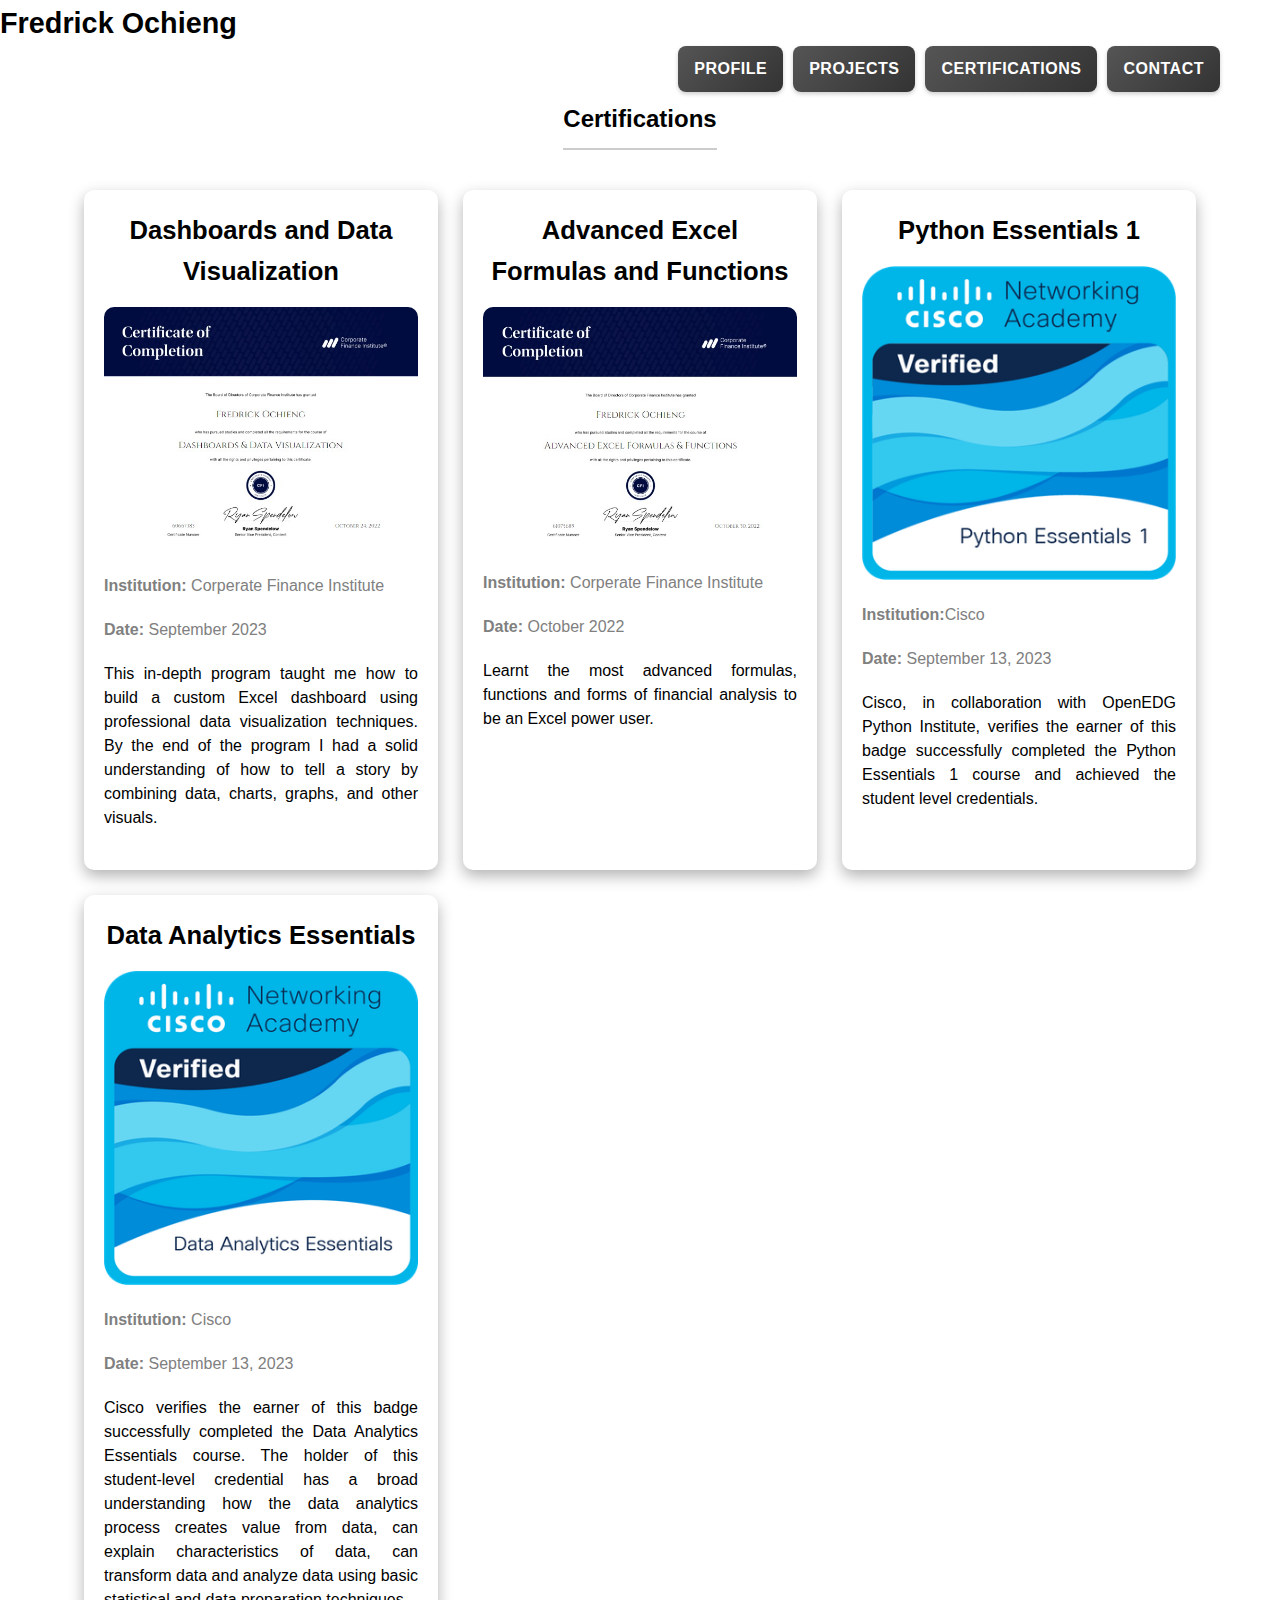
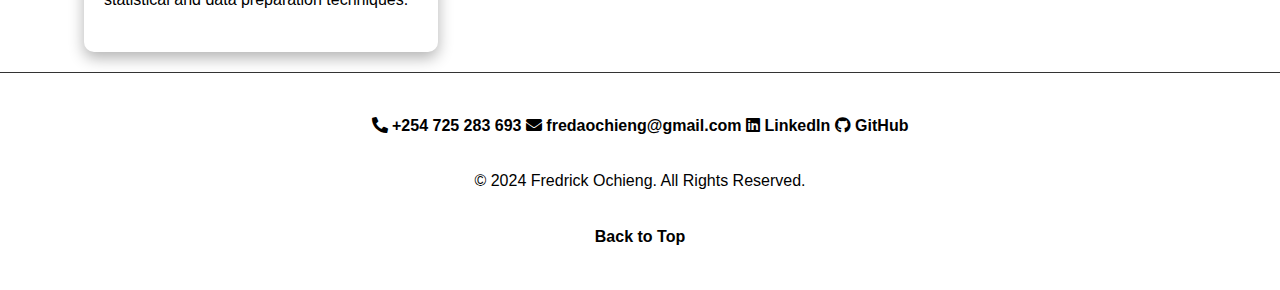
==== commit 6c9cdd46: "adjusted the headings color in the certifications page" ====
--- a/certifications.html
+++ b/certifications.html
@@ -24,7 +24,7 @@
     </header>
     <section id="certifications">
         <div class="container">
-            <h2>Certifications</h2>
+            <h2 style="color: #000;">Certifications</h2>
             <div class="projects-grid"> <!-- Reuse grid layout from projects -->
                 <div class="project">
                     <h3 style="text-align: center;">Dashboards and Data Visualization </h3>
--- a/styles.css
+++ b/styles.css
@@ -9,8 +9,8 @@
 body {
   line-height: 1.6;
   font-size: 16px;
-  background-color: #1e1e1e; /* Dark background for modern look */
-  color: #f0f0f0; /* Slightly lighter text for better readability */
+  background-color: #fff; /* Dark background for modern look */
+  color:#000; /* Slightly lighter text for better readability */
   padding-top: 80px; /* Account for fixed header height */
   overflow-x: hidden; /* Prevent horizontal scrolling */
 }
@@ -57,7 +57,7 @@
   top: 0;
   width: 100%;
   justify-content: space-between;
-  background-color: #000; /* Black background */
+  background-color: #fff; /* White background */
   z-index: 1000; /* To ensure it stays above other content */
   transition: background-color 0.3s;
 }
@@ -89,7 +89,7 @@
 header h1 {
   margin: 0;
   font-size: 1.8rem;
-  color: white; /* White text color for visibility */
+  color: #000; /* Black text color */
 }
 
 header nav {
@@ -99,7 +99,7 @@
 header nav ul {
   list-style: none;
   display: flex; /* Align items in a row */
-  gap: 15px; /* Space between navigation items */
+  gap: 10px; /* Space between navigation items */
 }
 
 header nav ul li {
@@ -109,18 +109,111 @@
 header nav ul li a {
   color: #fff; /* White text color */
   text-decoration: none; /* Remove underline */
-  padding: 8px 12px; /* Padding for clickable area */
-  border-radius: 5px; /* Rounded corners */
-  background-color: #444; /* Slight grey background */
+  padding: 10px 16px; /* Increase padding for better clickability */
+  border-radius: 8px; /* Slightly larger rounded corners */
+  background-color: #444; /* Default grey background */
   display: block; /* Ensure the link takes full space */
-  transition: background-color 0.3s, color 0.3s; /* Smooth transition */
+  transition: background-color 0.3s ease, color 0.3s ease, transform 0.2s ease; /* Add smooth transformations */
   font-weight: bold; /* Make text bold */
+  box-shadow: 0 2px 4px rgba(0, 0, 0, 0.2); /* Add subtle shadow for depth */
+  letter-spacing: 0.5px; /* Slightly spaced letters for readability */
+  position: relative; /* To use pseudo-elements */
+  overflow: hidden; /* Ensure effects don’t overflow */
+}
+
+/* Add hover and focus effects */
+header nav ul li a:hover, 
+header nav ul li a:focus {
+  background-color: #666; /* Slightly lighter grey on hover */
+  color: #fff; /* Maintain white text */
+  transform: scale(1.05); /* Slight zoom effect */
+  box-shadow: 0 4px 8px rgba(0, 0, 0, 0.3); /* Enhance shadow on hover */
+  text-shadow: 1px 1px 2px rgba(0, 0, 0, 0.5); /* Subtle text shadow for pop */
+}
+
+/* Add an underline effect on hover */
+header nav ul li a::after {
+  content: '';
+  position: absolute;
+  left: 0;
+  bottom: 0;
+  width: 0;
+  height: 2px;
+  background-color: #ff6f61; /* Accent color for the underline */
+  transition: width 0.3s ease; /* Smooth underline effect */
+}
+
+header nav ul li a:hover::after {
+  width: 100%; /* Expand underline on hover */
+}
+
+/* Active link styles */
+header nav ul li a.active {
+  background-color: #ff6f61; /* Highlight active link with accent color */
+  color: #fff; /* Maintain white text */
+}
+
+/* Add subtle gradient background */
+header nav ul li a {
+  background: linear-gradient(135deg, #555, #333); /* Subtle gradient */
 }
 
 header nav ul li a:hover {
-  background-color: #fff; /* White background on hover */
-  color: #000; /* Black text on hover */
-}
+  background: linear-gradient(135deg, #777, #444); /* Lighter gradient on hover */
+}
+
+
+
+/* Mobile responsiveness */
+@media screen and (max-width: 768px) {
+  header .container {
+    flex-direction: row; /* Keep horizontal layout */
+    flex-wrap: wrap; /* Allow wrapping if needed */
+    justify-content: space-between; /* Space between title and nav */
+    padding: 10px; /* Add padding for better spacing */
+  }
+
+  header nav ul {
+    flex-direction: row; /* Keep navigation items horizontal */
+    gap: 10px; /* Adjust gap for smaller screens */
+    justify-content: flex-end; /* Keep links aligned to the right */
+    flex-wrap: wrap; /* Allow wrapping if there isn't enough space */
+  }
+
+  header h1 {
+    font-size: 1.5rem; /* Adjust font size for smaller screens */
+    margin: 0; /* Remove extra margins */
+  }
+
+  header nav ul li a {
+    font-size: 0.9rem; /* Adjust font size for links */
+    padding: 6px 10px; /* Adjust padding for smaller screens */
+    white-space: nowrap; /* Prevent links from wrapping within themselves */
+  }
+}
+
+/* Extra small screens */
+@media screen and (max-width: 480px) {
+  header .container {
+    padding: 5px; /* Compact padding */
+  }
+
+  header h1 {
+    font-size: 1.2rem; /* Further reduce font size for the title */
+  }
+
+  header nav ul {
+    gap: 5px; /* Smaller gaps for tighter layout */
+  }
+
+  header nav ul li a {
+    font-size: 0.8rem; /* Smaller font size for links */
+    padding: 4px 8px; /* Compact padding for links */
+    white-space: nowrap; /* Prevent wrapping of text within links */
+  }
+}
+
+
 
 /* Section Titles */
 h2 {
@@ -137,35 +230,33 @@
   background-color: #000; /* Black background */
   padding: 60px 0;
   text-align: center;
-  border-bottom: 1px solid #333; /* Dark grey border */
+  border-bottom: 1px solid #000; /* Dark grey border */
 }
 
 .profile {
   display: flex;
   flex-direction: column;
   align-items: center;
-  gap: 10px; /* Reduced gap between image and name */
-  margin-top: 50px; /* Space between the header and profile section */
-}
-
-.profile-pic {
-  width: 150px;
-  height: 150px;
-  border-radius: 50%;
-  object-fit: cover;
-  box-shadow: 0 4px 15px rgba(0, 0, 0, 0.6); /* Darker shadow for better contrast */
-}
+  padding: 30px;
+  border-radius: 12px;
+  box-shadow: 0 6px 15px rgba(0, 0, 0, 0.7); /* Deep shadow for depth */
+  width: 100%;
+  max-width: 800px;
+  gap: 10px;
+  margin-top: 50px;
+}
+
 
 .profile-info {
   max-width: 600px;
   text-align: center;
-  color: #ccc; /* Lighter grey for the text */
+  color:#000; /* Lighter grey for the text */
 }
 
 .profile-info h2 {
   font-size: 2.2rem;
   margin: 5px 0; /* Reduced margin for the name */
-  color: #fff; /* White color for name */
+  color: #000; /* White color for name */
 }
 
 /* General Button Styling */
@@ -208,7 +299,7 @@
 /* Projects Section */
 #projects {
   padding: 80px 0;
-  background-color: #000; /* Black background */
+  background-color: #fff; /* Black background */
   font-family: Arial, Helvetica, sans-serif;
 }
 
@@ -216,7 +307,7 @@
   text-align: center;
   font-size: 2.8rem;
   margin-bottom: 40px;
-  color: #fff; /* White color for title */
+  color: #000; /* White color for title */
   border-bottom: 3px solid #444; /* Dark grey border */
   display: inline-block;
   padding-bottom: 10px;
@@ -238,12 +329,12 @@
 
 /* Project Card */
 .project {
-  background-color: #222; /* Dark grey background */
+  background-color:#fff; /* Dark grey background */
   border-radius: 10px;
   padding: 20px;
   box-shadow: 0 6px 15px rgba(0, 0, 0, 0.3); /* Darker shadow */
   transition: transform 0.3s ease, box-shadow 0.3s ease;
-  color: #fff; /* White text color */
+  color: #000; /* White text color */
 }
 
 .project:hover {
@@ -263,20 +354,20 @@
   font-size: 1.6rem;
   margin-bottom: 15px;
   text-align: center;
-  color: #ccc; /* Light grey color for project title */
+  color: #000; /* Light grey color for project title */
 }
 
 .project p {
   font-size: 1rem;
   margin-bottom: 20px;
   line-height: 1.5;
-  color: #ddd; /* Light grey for project description */
+  color: #000; /* Light grey for project description */
 }
 
 .project ol {
   margin-left: 20px;
   margin-bottom: 20px;
-  color: #ddd; /* Light grey for list */
+  color: #000; /* Light grey for list */
 }
 
 .project ol li {
@@ -300,21 +391,22 @@
 
 /* Footer */
 footer {
-  background-color: #000; /* Black background */
-  color: #fff; /* White text for high contrast */
-  padding: 30px 0; /* Added padding for spacing */
+  background-color: #fff; /* White background */
+  color: #000; /* Black text for high contrast */
+  padding: 20px 10px; /* Adjusted padding for spacing */
   text-align: center; /* Centered text */
   position: relative;
   bottom: 0;
   width: 100%;
   border-top: 1px solid #333; /* Subtle dark grey border */
+  font-size: 1rem; /* Base font size for text readability */
 }
 
 /* Links */
 footer a {
-  color: #fff; /* White link color */
+  color: #000; /* Black link color */
   text-decoration: none; /* No underline */
-  font-weight: 600; /* Slightly lighter bold */
+  font-weight: 600; /* Semi-bold text */
   transition: color 0.3s, transform 0.3s; /* Smooth color and scale transition */
 }
 
@@ -326,40 +418,35 @@
 
 /* Paragraph Text */
 footer p {
-  margin: 15px 0; /* Spacing for clarity */
+  margin: 10px 0; /* Adjusted margin for spacing */
   font-size: 1rem; /* Standard font size */
-  color: #ddd; /* Light grey for secondary text */
-}
-
-/* Responsive Adjustments */
-@media (max-width: 768px) {
+  color: #000; /* Black text for contrast */
+}
+
+/* Mobile Responsiveness */
+@media screen and (max-width: 768px) {
   footer {
-    padding: 20px 15px; /* Adjusted padding for smaller screens */
+    padding: 15px 5px; /* Reduced padding for smaller screens */
+    font-size: 0.9rem; /* Slightly smaller font size */
   }
 
   footer p {
-    font-size: 0.85rem; /* Slightly smaller text for mobile */
+    font-size: 0.85rem; /* Adjust paragraph text for smaller screens */
+    margin: 10px 0; /* Reduce spacing between paragraphs */
   }
 
   footer a {
-    font-size: 0.95rem; /* Adjusted link font size */
-  }
-}
-
-/* General Styling */
-body {
-  font-family: 'Roboto', sans-serif;
-  margin: 0;
-  padding: 0;
-  background-color: #121212; /* Black background */
-  color: #fff; /* Default text color */
-}
+    font-size: 0.9rem; /* Adjust font size for links */
+    padding: 5px; /* Add padding for better touch accessibility */
+  }
+}
+
 
 /* Contact Section Styling */
 #contact {
   padding: 80px 20px;
-  background-color: #1c1c1c; /* Dark grey background */
-  color: #fff;
+  background-color:#fff; /* Dark grey background */
+  color: #000;
 }
 
 #contact .container {
@@ -370,17 +457,6 @@
   margin: 0 auto;
 }
 
-.profile {
-  display: flex;
-  flex-direction: column;
-  align-items: center;
-  background-color: #2c2c2c; /* Slightly lighter grey for contrast */
-  padding: 30px;
-  border-radius: 12px;
-  box-shadow: 0 6px 15px rgba(0, 0, 0, 0.7); /* Deep shadow for depth */
-  width: 100%;
-  max-width: 800px;
-}
 
 .profile-pic {
   width: 180px;
@@ -388,7 +464,7 @@
   border-radius: 50%;
   object-fit: cover;
   margin-bottom: 20px;
-  border: 4px solid #fff; /* White border to frame the profile */
+  
   box-shadow: 0 4px 10px rgba(0, 0, 0, 0.5);
 }
 
@@ -400,7 +476,7 @@
 .profile-info h2 {
   font-size: 2.8rem;
   margin-bottom: 25px;
-  color: #fff; /* White text for contrast */
+  color: #000; /* White text for contrast */
   text-shadow: 1px 1px 3px rgba(0, 0, 0, 0.3); /* Subtle shadow for text */
 }
 
@@ -414,7 +490,7 @@
 .form-group label {
   margin-bottom: 8px;
   font-size: 1.1rem;
-  color: #ccc; /* Light grey for labels */
+  color: #000; /* Light grey for labels */
 }
 
 .form-group input[type="text"],
@@ -424,8 +500,8 @@
   padding: 12px 15px;
   border: 1px solid #444; /* Grey border for inputs */
   border-radius: 6px;
-  background-color: #1c1c1c; /* Dark grey for input background */
-  color: #fff; /* White text */
+  background-color: #fff; /* Dark grey for input background */
+  color: #000; /* White text */
   font-size: 1rem;
   transition: border 0.3s ease, box-shadow 0.3s ease;
 }
@@ -433,7 +509,7 @@
 .form-group input[type="text"]:focus,
 .form-group input[type="email"]:focus,
 .form-group textarea:focus {
-  border: 1px solid #fff; /* White border on focus */
+  border: 1px solid #000; /* White border on focus */
   box-shadow: 0 0 5px rgba(255, 255, 255, 0.5); /* White glow on focus */
   outline: none;
 }
